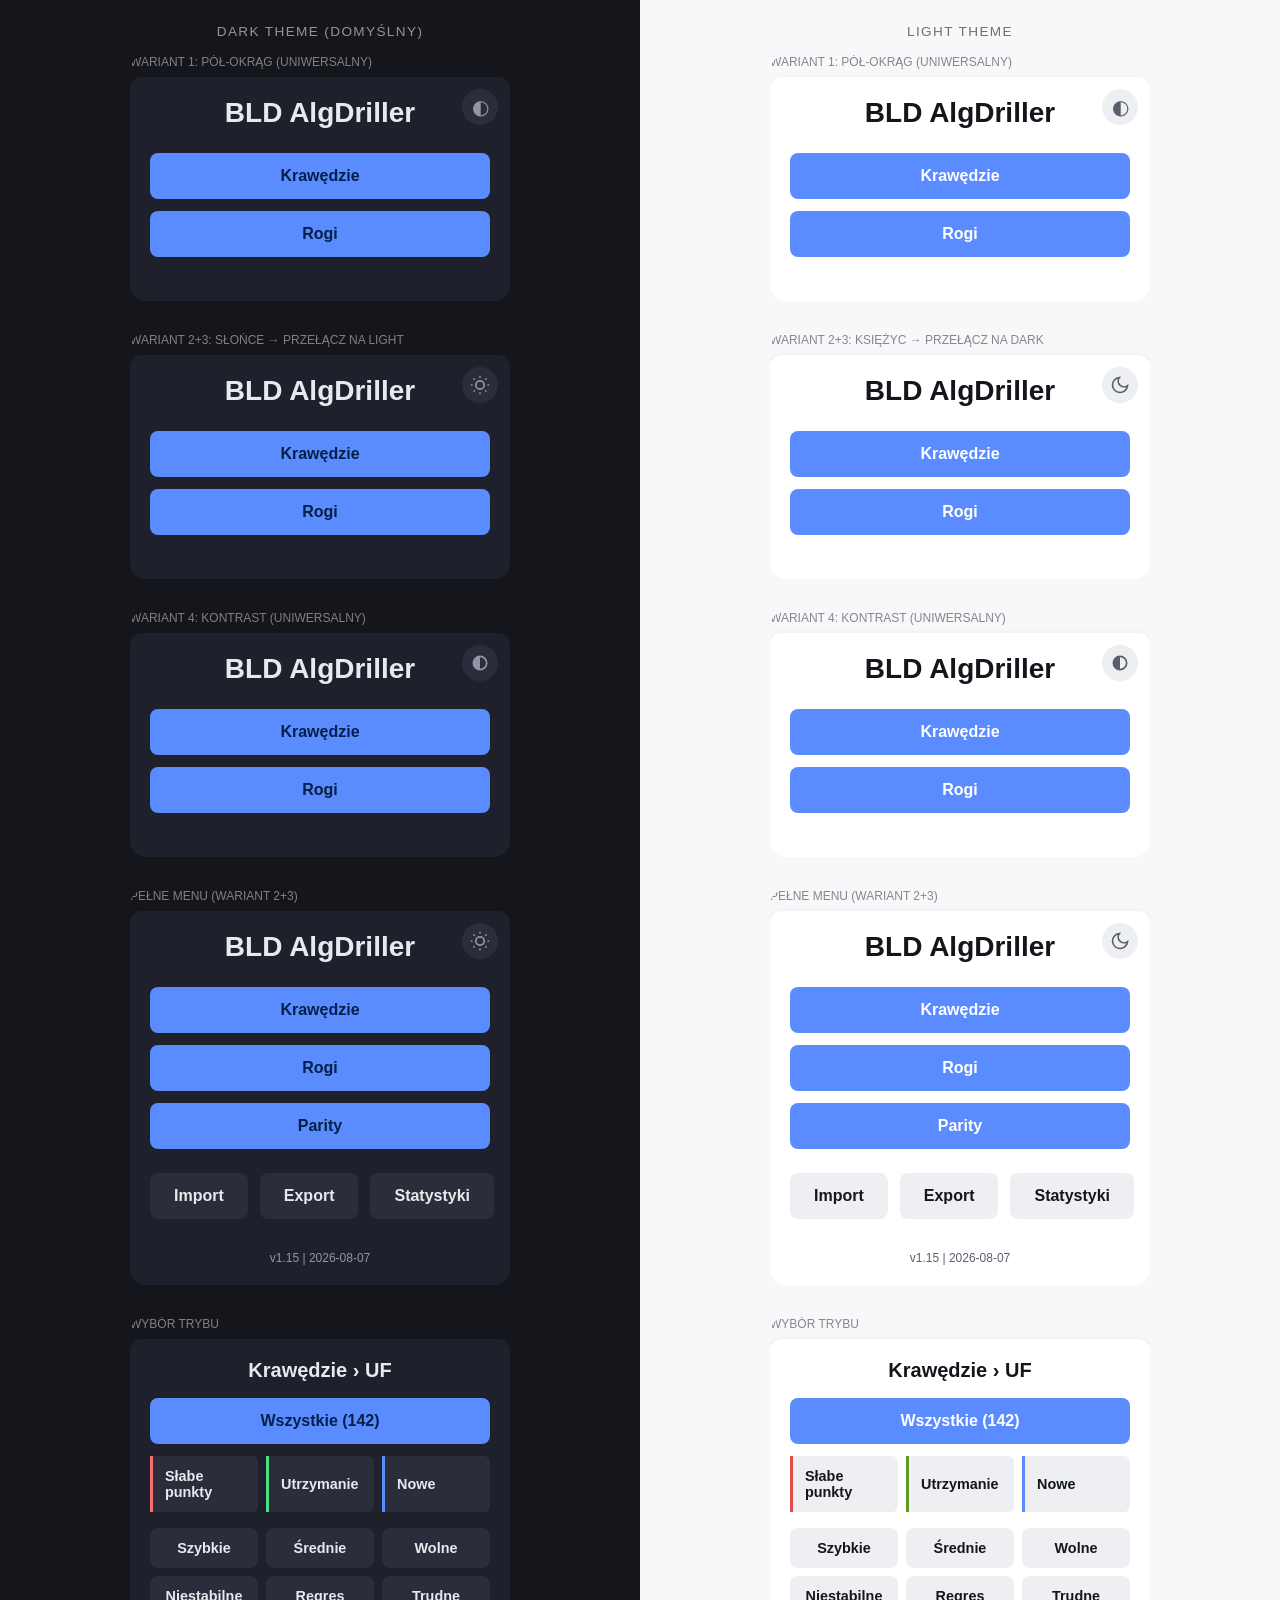
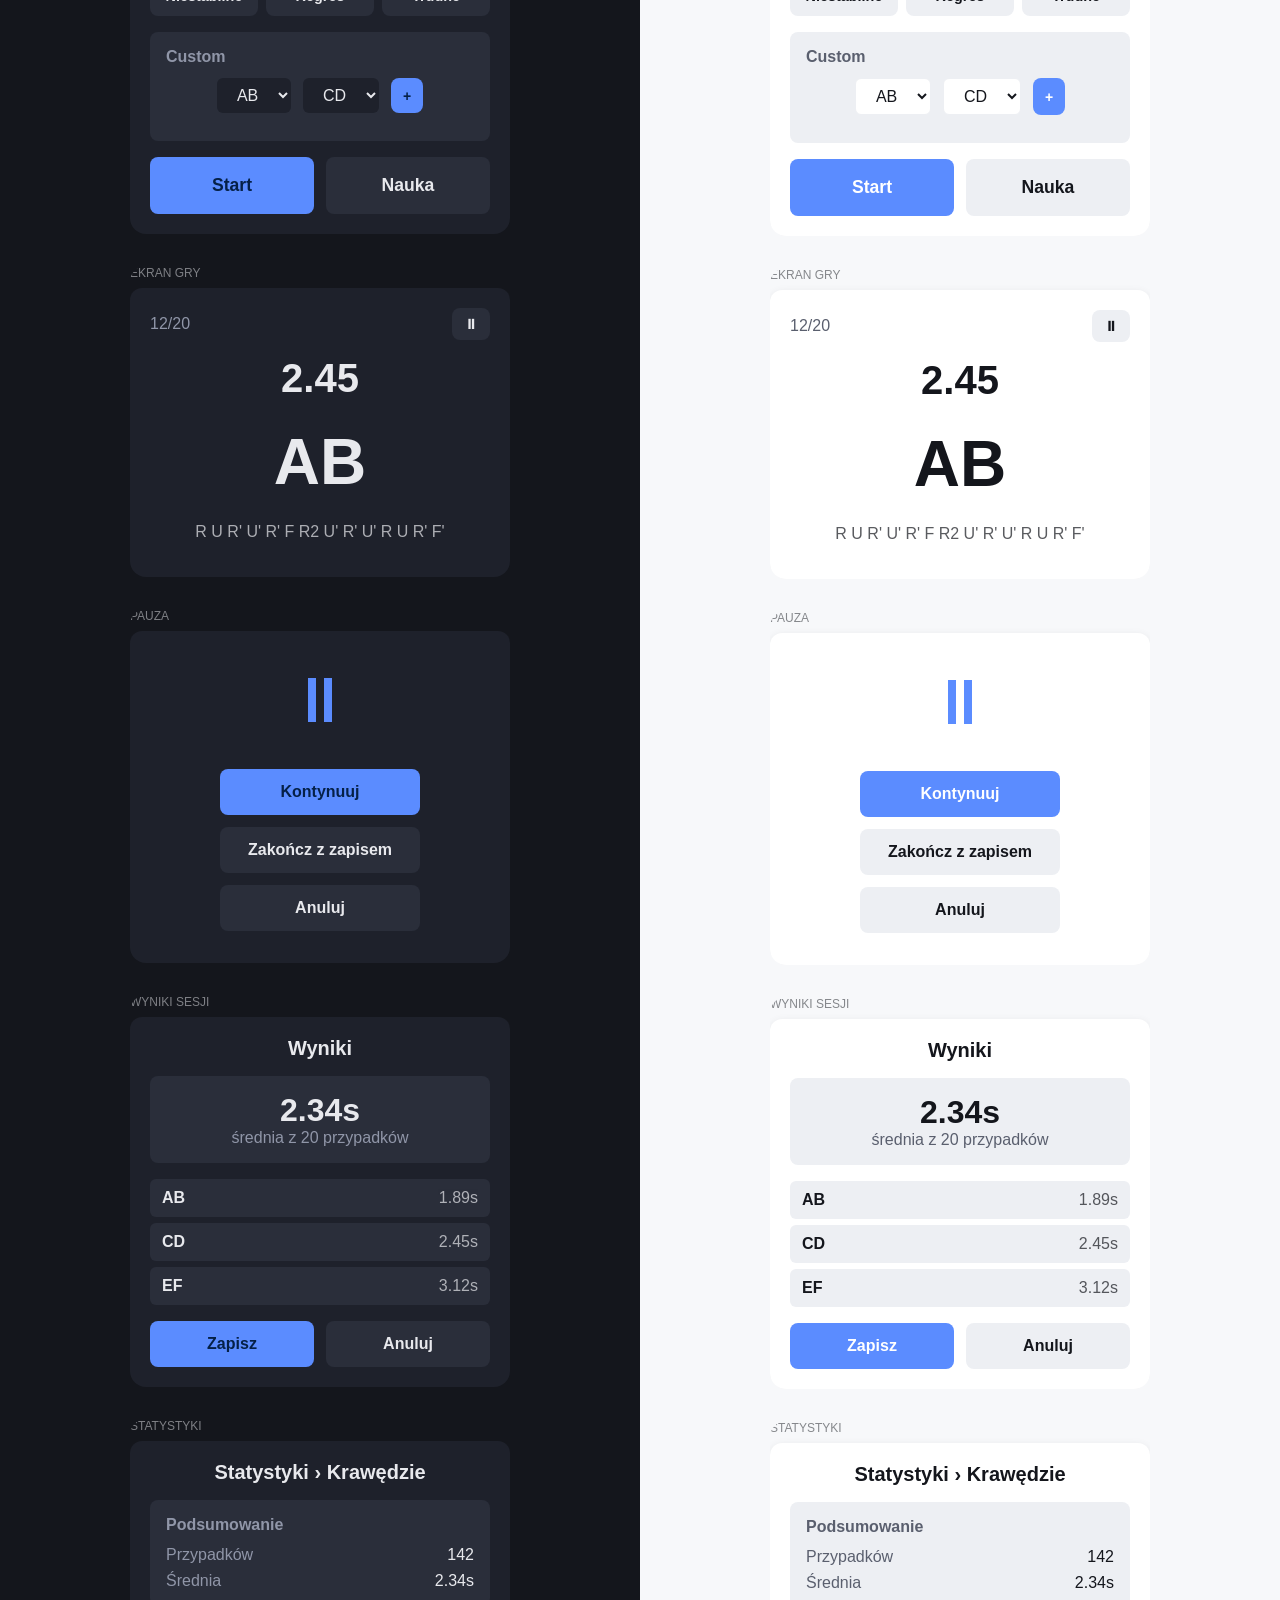
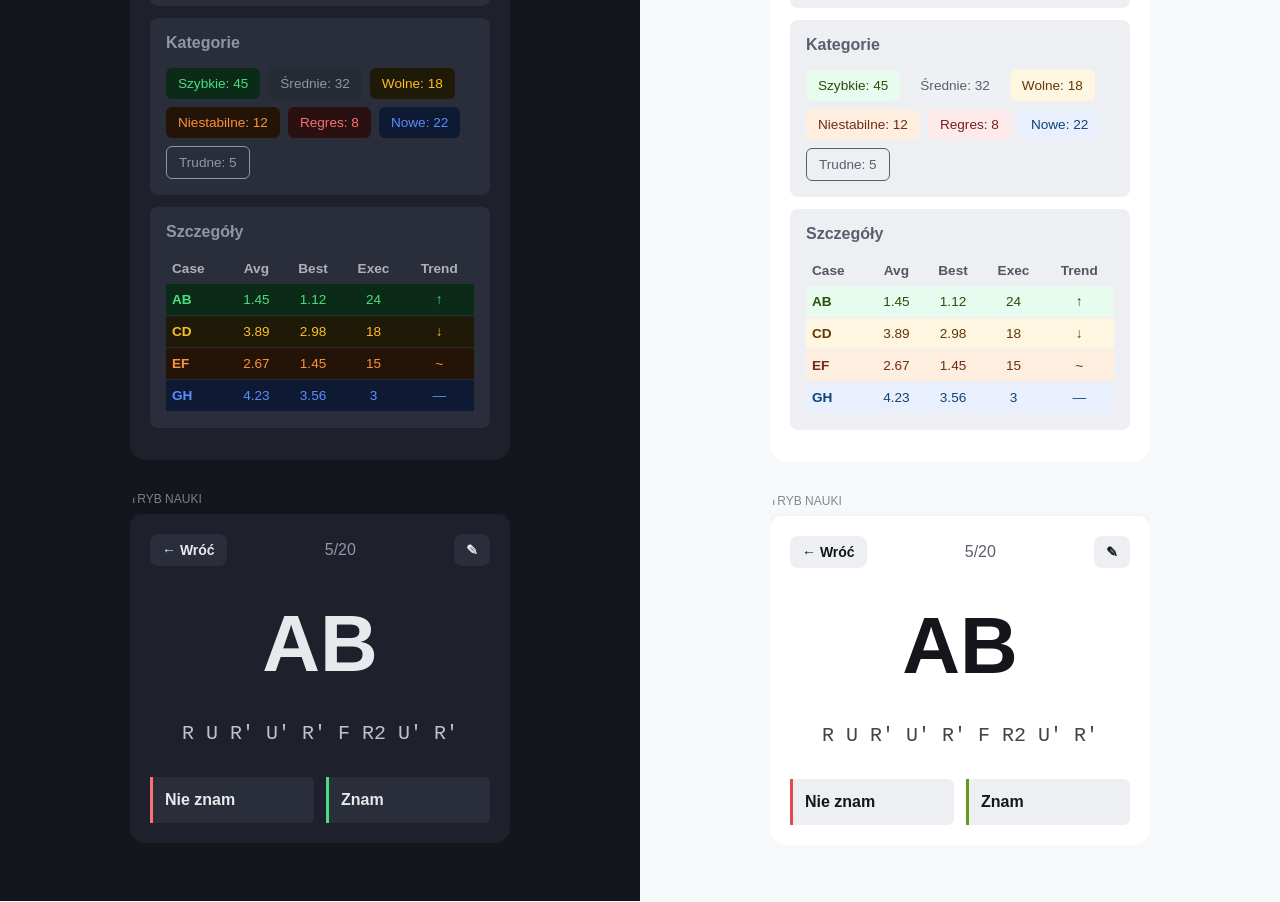
==== color-samples.html @ bb58786e "v2.0: New color system with blue accent and WCAG AA compliance - New color palette: dark (#14161C) a" ====
<!doctype html>
<html lang="pl">
  <head>
    <meta charset="UTF-8" />
    <meta name="viewport" content="width=device-width, initial-scale=1.0" />
    <title>BLD AlgDriller - Color Samples</title>
    <style>
      * {
        box-sizing: border-box;
        margin: 0;
        padding: 0;
      }
      body {
        font-family:
          -apple-system, BlinkMacSystemFont, "Segoe UI", Roboto, sans-serif;
        display: flex;
        flex-wrap: wrap;
      }

      .theme {
        width: 50%;
        min-width: 400px;
        min-height: 100vh;
        padding: 1.5rem;
      }

      .theme-label {
        text-align: center;
        font-size: 0.85rem;
        opacity: 0.6;
        margin-bottom: 1rem;
        text-transform: uppercase;
        letter-spacing: 0.1em;
      }

      .screen {
        max-width: 380px;
        margin: 0 auto 2rem;
        border-radius: 1rem;
        overflow: hidden;
      }

      .screen-label {
        font-size: 0.75rem;
        opacity: 0.5;
        margin-bottom: 0.5rem;
        text-transform: uppercase;
      }

      .screen-content {
        padding: 1.25rem;
        border-radius: 0.75rem;
      }

      /* Buttons */
      .btn {
        padding: 0.875rem 1.5rem;
        border: none;
        border-radius: 0.5rem;
        font-size: 1rem;
        font-weight: 600;
        cursor: pointer;
        transition: all 0.2s;
      }

      .btn-small {
        padding: 0.5rem 0.75rem;
        font-size: 0.875rem;
      }

      .btn-large {
        padding: 1.125rem 2rem;
        font-size: 1.1rem;
      }

      .menu-buttons {
        display: flex;
        flex-direction: column;
        gap: 0.75rem;
        margin-bottom: 1.5rem;
      }

      .menu-buttons.secondary {
        flex-direction: row;
      }

      .menu-buttons.secondary .btn {
        flex: 1;
      }

      /* Badges */
      .badges {
        display: flex;
        flex-wrap: wrap;
        gap: 0.5rem;
        margin-top: 1rem;
      }

      .badge {
        padding: 0.5rem 0.75rem;
        border-radius: 0.375rem;
        font-size: 0.85rem;
        font-weight: 500;
      }

      /* Mode buttons grid */
      .mode-buttons {
        display: grid;
        grid-template-columns: 1fr 1fr 1fr;
        gap: 0.5rem;
        margin-bottom: 1rem;
      }

      .mode-buttons .btn {
        padding: 0.75rem 0.5rem;
        font-size: 0.9rem;
      }

      /* Game screen */
      .game-case {
        font-size: 4rem;
        font-weight: 700;
        text-align: center;
        margin: 1.5rem 0;
      }

      .game-timer {
        font-size: 2.5rem;
        font-weight: 700;
        text-align: center;
        margin-bottom: 1rem;
      }

      .game-alg {
        text-align: center;
        font-size: 1rem;
        opacity: 0.7;
        margin-bottom: 1rem;
      }

      .game-top {
        display: flex;
        justify-content: space-between;
        align-items: center;
        margin-bottom: 1rem;
      }

      /* Results list */
      .results-list {
        margin: 1rem 0;
      }

      .result-item {
        display: flex;
        justify-content: space-between;
        align-items: center;
        padding: 0.625rem 0.75rem;
        border-radius: 0.375rem;
        margin-bottom: 0.375rem;
      }

      .result-case {
        font-weight: 600;
      }

      .result-time {
        opacity: 0.7;
      }

      /* Stats table */
      .stats-table {
        width: 100%;
        border-collapse: collapse;
        font-size: 0.85rem;
        margin-top: 0.75rem;
      }

      .stats-table th,
      .stats-table td {
        padding: 0.5rem 0.375rem;
        text-align: center;
      }

      .stats-table th {
        font-weight: 600;
        opacity: 0.7;
      }

      .stats-row td:first-child {
        text-align: left;
        font-weight: 600;
      }

      /* Header */
      h1 {
        font-size: 1.75rem;
        text-align: center;
        margin-bottom: 1.5rem;
      }

      h2 {
        font-size: 1.25rem;
        text-align: center;
        margin-bottom: 1rem;
      }

      h3 {
        font-size: 1rem;
        margin-bottom: 0.75rem;
      }

      /* Theme toggle */
      .theme-toggle {
        position: absolute;
        top: 0.75rem;
        right: 0.75rem;
        width: 2.25rem;
        height: 2.25rem;
        border-radius: 50%;
        border: none;
        cursor: pointer;
        font-size: 1.1rem;
        display: flex;
        align-items: center;
        justify-content: center;
      }

      /* Theme toggle variants preview */
      .toggle-variants {
        display: flex;
        gap: 1rem;
        justify-content: center;
        margin-top: 1rem;
        flex-wrap: wrap;
      }

      .toggle-variant {
        display: flex;
        flex-direction: column;
        align-items: center;
        gap: 0.5rem;
      }

      .toggle-variant span {
        font-size: 0.7rem;
        opacity: 0.6;
      }

      .toggle-btn {
        width: 2.5rem;
        height: 2.5rem;
        border-radius: 50%;
        border: none;
        cursor: pointer;
        display: flex;
        align-items: center;
        justify-content: center;
      }

      .dark .toggle-btn {
        background: #2a2e3a;
        color: #9096a8;
      }

      .light .toggle-btn {
        background: #edeff3;
        color: #5a5f6e;
      }

      .toggle-btn svg {
        width: 1.25rem;
        height: 1.25rem;
      }

      /* Section card */
      .section-card {
        padding: 1rem;
        border-radius: 0.5rem;
        margin-bottom: 0.75rem;
      }

      /* Subset custom */
      .subset-custom {
        padding: 1rem;
        border-radius: 0.5rem;
        margin-bottom: 1rem;
      }

      .target-selectors {
        display: flex;
        gap: 0.75rem;
        justify-content: center;
        margin-bottom: 0.75rem;
      }

      .target-selectors select {
        padding: 0.5rem 1rem;
        border-radius: 0.375rem;
        border: none;
        font-size: 1rem;
      }

      /* Pause overlay */
      .pause-overlay {
        display: flex;
        flex-direction: column;
        align-items: center;
        justify-content: center;
        gap: 2rem;
        padding: 2rem;
      }

      .pause-icon {
        font-size: 4rem;
      }

      .pause-buttons {
        display: flex;
        flex-direction: column;
        gap: 0.75rem;
        width: 100%;
        max-width: 200px;
      }

      /* Session summary */
      .session-summary {
        text-align: center;
        padding: 1rem;
        border-radius: 0.5rem;
        margin-bottom: 1rem;
      }

      .session-avg {
        font-size: 2rem;
        font-weight: 700;
      }

      /* Flashcard */
      .flashcard-case {
        font-size: 5rem;
        font-weight: 700;
        text-align: center;
        margin: 2rem 0;
      }

      .flashcard-alg {
        font-size: 1.25rem;
        text-align: center;
        font-family: monospace;
        opacity: 0.8;
      }

      .flashcard-buttons {
        display: flex;
        gap: 0.75rem;
        margin-top: 2rem;
      }

      .flashcard-buttons .btn {
        flex: 1;
      }

      /* ==================== DARK THEME ==================== */
      .dark {
        background: #14161c;
        color: #e8e9ed;
      }

      .dark .screen-content {
        background: #1e212b;
      }

      .dark .btn-primary {
        background: #5b8cff;
        color: #052047;
      }

      .dark .btn-secondary {
        background: #2a2e3a;
        color: #e8e9ed;
      }

      .dark .theme-toggle {
        background: #2a2e3a;
        color: #9096a8;
      }

      .dark .section-card {
        background: #2a2e3a;
      }

      .dark .subset-custom {
        background: #2a2e3a;
      }

      .dark .target-selectors select {
        background: #1e212b;
        color: #e8e9ed;
      }

      .dark .result-item {
        background: #2a2e3a;
      }

      .dark .session-summary {
        background: #2a2e3a;
      }

      .dark .stats-row {
        border-bottom: 1px solid #2a2e3a;
      }

      .dark h3,
      .dark .text-secondary {
        color: #9096a8;
      }

      /* Dark badges */
      .dark .badge-szybkie {
        background: #0b2a18;
        color: #4ade80;
      }
      .dark .badge-srednie {
        background: #262a33;
        color: #9096a8;
      }
      .dark .badge-wolne {
        background: #1f1a08;
        color: #fbbf24;
      }
      .dark .badge-niestabilne {
        background: #241407;
        color: #fb923c;
      }
      .dark .badge-regres {
        background: #2a1010;
        color: #f87171;
      }
      .dark .badge-nowe {
        background: #0e1a33;
        color: #5b8cff;
      }
      .dark .badge-trudne {
        background: transparent;
        border: 1px solid #9096a8;
        color: #9096a8;
      }

      /* Dark mode buttons */
      .dark .btn-weak {
        background: #2a2e3a;
        color: #e8e9ed;
        border-left: 3px solid #f87171;
        border-radius: 0 6px 6px 0;
        text-align: left;
        padding-left: 0.75rem;
      }
      .dark .btn-maintain {
        background: #2a2e3a;
        color: #e8e9ed;
        border-left: 3px solid #4ade80;
        border-radius: 0 6px 6px 0;
        text-align: left;
        padding-left: 0.75rem;
      }
      .dark .btn-new {
        background: #2a2e3a;
        color: #e8e9ed;
        border-left: 3px solid #5b8cff;
        border-radius: 0 6px 6px 0;
        text-align: left;
        padding-left: 0.75rem;
      }

      /* Dark stats row colors */
      .dark .stats-row.cat-szybkie {
        background: #0b2a18;
        color: #4ade80;
      }
      .dark .stats-row.cat-wolne {
        background: #1f1a08;
        color: #fbbf24;
      }
      .dark .stats-row.cat-niestabilne {
        background: #241407;
        color: #fb923c;
      }
      .dark .stats-row.cat-regres {
        background: #2a1010;
        color: #f87171;
      }
      .dark .stats-row.cat-nowe {
        background: #0e1a33;
        color: #5b8cff;
      }

      /* ==================== LIGHT THEME ==================== */
      .light {
        background: #f7f8fa;
        color: #14161c;
      }

      .light .screen-content {
        background: #ffffff;
        box-shadow: 0 2px 8px rgba(0, 0, 0, 0.08);
      }

      .light .btn-primary {
        background: #5b8cff;
        color: #ffffff;
      }

      .light .btn-secondary {
        background: #edeff3;
        color: #14161c;
      }

      .light .theme-toggle {
        background: #edeff3;
        color: #5a5f6e;
      }

      .light .section-card {
        background: #edeff3;
      }

      .light .subset-custom {
        background: #edeff3;
      }

      .light .target-selectors select {
        background: #ffffff;
        color: #14161c;
        border: 1px solid #edeff3;
      }

      .light .result-item {
        background: #edeff3;
      }

      .light .session-summary {
        background: #edeff3;
      }

      .light .stats-row {
        border-bottom: 1px solid #edeff3;
      }

      .light h3,
      .light .text-secondary {
        color: #5a5f6e;
      }

      /* Light badges */
      .light .badge-szybkie {
        background: #e8fbef;
        color: #27500a;
      }
      .light .badge-srednie {
        background: #eef0f3;
        color: #5a5f6e;
      }
      .light .badge-wolne {
        background: #fef6e0;
        color: #633806;
      }
      .light .badge-niestabilne {
        background: #feeee0;
        color: #712b13;
      }
      .light .badge-regres {
        background: #fdeaea;
        color: #791f1f;
      }
      .light .badge-nowe {
        background: #e9effc;
        color: #0c447c;
      }
      .light .badge-trudne {
        background: transparent;
        border: 1px solid #5a5f6e;
        color: #5a5f6e;
      }

      /* Light mode buttons */
      .light .btn-weak {
        background: #edeff3;
        color: #14161c;
        border-left: 3px solid #e24b4a;
        border-radius: 0 6px 6px 0;
        text-align: left;
        padding-left: 0.75rem;
      }
      .light .btn-maintain {
        background: #edeff3;
        color: #14161c;
        border-left: 3px solid #639922;
        border-radius: 0 6px 6px 0;
        text-align: left;
        padding-left: 0.75rem;
      }
      .light .btn-new {
        background: #edeff3;
        color: #14161c;
        border-left: 3px solid #5b8cff;
        border-radius: 0 6px 6px 0;
        text-align: left;
        padding-left: 0.75rem;
      }

      /* Light stats row colors */
      .light .stats-row.cat-szybkie {
        background: #e8fbef;
        color: #27500a;
      }
      .light .stats-row.cat-wolne {
        background: #fef6e0;
        color: #633806;
      }
      .light .stats-row.cat-niestabilne {
        background: #feeee0;
        color: #712b13;
      }
      .light .stats-row.cat-regres {
        background: #fdeaea;
        color: #791f1f;
      }
      .light .stats-row.cat-nowe {
        background: #e9effc;
        color: #0c447c;
      }

      @media (max-width: 850px) {
        .theme {
          width: 100%;
        }
      }
    </style>
  </head>
  <body>
    <!-- DARK THEME -->
    <div class="theme dark">
      <div class="theme-label">Dark Theme (domyślny)</div>

      <!-- Menu with variant 1: Pół-okrąg -->
      <div class="screen">
        <div class="screen-label">Wariant 1: Pół-okrąg (uniwersalny)</div>
        <div class="screen-content" style="position: relative">
          <button class="theme-toggle" style="font-size: 1.25rem">◐</button>
          <h1>BLD AlgDriller</h1>
          <div class="menu-buttons">
            <button class="btn btn-primary">Krawędzie</button>
            <button class="btn btn-primary">Rogi</button>
          </div>
        </div>
      </div>

      <!-- Menu with variant 2+3: Słońce (w dark) -->
      <div class="screen">
        <div class="screen-label">Wariant 2+3: Słońce → przełącz na light</div>
        <div class="screen-content" style="position: relative">
          <button class="theme-toggle">
            <svg
              viewBox="0 0 24 24"
              fill="none"
              stroke="currentColor"
              stroke-width="2"
              style="width: 1.25rem; height: 1.25rem"
            >
              <circle cx="12" cy="12" r="5" />
              <path
                d="M12 1v2M12 21v2M4.22 4.22l1.42 1.42M18.36 18.36l1.42 1.42M1 12h2M21 12h2M4.22 19.78l1.42-1.42M18.36 5.64l1.42-1.42"
              />
            </svg>
          </button>
          <h1>BLD AlgDriller</h1>
          <div class="menu-buttons">
            <button class="btn btn-primary">Krawędzie</button>
            <button class="btn btn-primary">Rogi</button>
          </div>
        </div>
      </div>

      <!-- Menu with variant 4: Kontrast -->
      <div class="screen">
        <div class="screen-label">Wariant 4: Kontrast (uniwersalny)</div>
        <div class="screen-content" style="position: relative">
          <button class="theme-toggle">
            <svg
              viewBox="0 0 24 24"
              fill="currentColor"
              style="width: 1.25rem; height: 1.25rem"
            >
              <path
                d="M12 3a9 9 0 1 0 0 18 9 9 0 0 0 0-18zm0 16V5a7 7 0 0 1 0 14z"
              />
            </svg>
          </button>
          <h1>BLD AlgDriller</h1>
          <div class="menu-buttons">
            <button class="btn btn-primary">Krawędzie</button>
            <button class="btn btn-primary">Rogi</button>
          </div>
        </div>
      </div>

      <!-- Menu Screen -->
      <div class="screen">
        <div class="screen-label">Pełne menu (wariant 2+3)</div>
        <div class="screen-content" style="position: relative">
          <button class="theme-toggle">
            <svg
              viewBox="0 0 24 24"
              fill="none"
              stroke="currentColor"
              stroke-width="2"
              style="width: 1.25rem; height: 1.25rem"
            >
              <circle cx="12" cy="12" r="5" />
              <path
                d="M12 1v2M12 21v2M4.22 4.22l1.42 1.42M18.36 18.36l1.42 1.42M1 12h2M21 12h2M4.22 19.78l1.42-1.42M18.36 5.64l1.42-1.42"
              />
            </svg>
          </button>
          <h1>BLD AlgDriller</h1>
          <div class="menu-buttons">
            <button class="btn btn-primary">Krawędzie</button>
            <button class="btn btn-primary">Rogi</button>
            <button class="btn btn-primary">Parity</button>
          </div>
          <div class="menu-buttons secondary">
            <button class="btn btn-secondary">Import</button>
            <button class="btn btn-secondary">Export</button>
            <button class="btn btn-secondary">Statystyki</button>
          </div>
          <div
            style="text-align: center; margin-top: 2rem; font-size: 0.75rem"
            class="text-secondary"
          >
            v1.15 | 2026-08-07
          </div>
        </div>
      </div>

      <!-- Subset Screen -->
      <div class="screen">
        <div class="screen-label">Wybór trybu</div>
        <div class="screen-content">
          <h2>Krawędzie › UF</h2>
          <button
            class="btn btn-primary"
            style="width: 100%; margin-bottom: 0.75rem"
          >
            Wszystkie (142)
          </button>
          <div class="mode-buttons">
            <button class="btn btn-weak">Słabe punkty</button>
            <button class="btn btn-maintain">Utrzymanie</button>
            <button class="btn btn-new">Nowe</button>
          </div>
          <div class="mode-buttons">
            <button class="btn btn-secondary">Szybkie</button>
            <button class="btn btn-secondary">Średnie</button>
            <button class="btn btn-secondary">Wolne</button>
            <button class="btn btn-secondary">Niestabilne</button>
            <button class="btn btn-secondary">Regres</button>
            <button class="btn btn-secondary">Trudne</button>
          </div>
          <div class="subset-custom">
            <h3>Custom</h3>
            <div class="target-selectors">
              <select>
                <option>AB</option>
              </select>
              <select>
                <option>CD</option>
              </select>
              <button class="btn btn-small btn-primary">+</button>
            </div>
          </div>
          <div style="display: flex; gap: 0.75rem">
            <button class="btn btn-primary btn-large" style="flex: 1">
              Start
            </button>
            <button class="btn btn-secondary btn-large" style="flex: 1">
              Nauka
            </button>
          </div>
        </div>
      </div>

      <!-- Game Screen -->
      <div class="screen">
        <div class="screen-label">Ekran gry</div>
        <div class="screen-content">
          <div class="game-top">
            <span class="text-secondary">12/20</span>
            <button class="btn btn-small btn-secondary">⏸</button>
          </div>
          <div class="game-timer">2.45</div>
          <div class="game-case">AB</div>
          <div class="game-alg">R U R' U' R' F R2 U' R' U' R U R' F'</div>
        </div>
      </div>

      <!-- Pause Overlay -->
      <div class="screen">
        <div class="screen-label">Pauza</div>
        <div class="screen-content pause-overlay">
          <div class="pause-icon" style="color: #5b8cff">⏸</div>
          <div class="pause-buttons">
            <button class="btn btn-primary">Kontynuuj</button>
            <button class="btn btn-secondary">Zakończ z zapisem</button>
            <button class="btn btn-secondary">Anuluj</button>
          </div>
        </div>
      </div>

      <!-- Results Screen -->
      <div class="screen">
        <div class="screen-label">Wyniki sesji</div>
        <div class="screen-content">
          <h2>Wyniki</h2>
          <div class="session-summary">
            <div class="session-avg">2.34s</div>
            <div class="text-secondary">średnia z 20 przypadków</div>
          </div>
          <div class="results-list">
            <div class="result-item">
              <span class="result-case">AB</span>
              <span class="result-time">1.89s</span>
            </div>
            <div class="result-item">
              <span class="result-case">CD</span>
              <span class="result-time">2.45s</span>
            </div>
            <div class="result-item">
              <span class="result-case">EF</span>
              <span class="result-time">3.12s</span>
            </div>
          </div>
          <div style="display: flex; gap: 0.75rem">
            <button class="btn btn-primary" style="flex: 1">Zapisz</button>
            <button class="btn btn-secondary" style="flex: 1">Anuluj</button>
          </div>
        </div>
      </div>

      <!-- Stats Screen -->
      <div class="screen">
        <div class="screen-label">Statystyki</div>
        <div class="screen-content">
          <h2>Statystyki › Krawędzie</h2>
          <div class="section-card">
            <h3>Podsumowanie</h3>
            <div
              style="
                display: flex;
                justify-content: space-between;
                margin-bottom: 0.5rem;
              "
            >
              <span class="text-secondary">Przypadków</span>
              <span>142</span>
            </div>
            <div style="display: flex; justify-content: space-between">
              <span class="text-secondary">Średnia</span>
              <span>2.34s</span>
            </div>
          </div>
          <div class="section-card">
            <h3>Kategorie</h3>
            <div class="badges">
              <span class="badge badge-szybkie">Szybkie: 45</span>
              <span class="badge badge-srednie">Średnie: 32</span>
              <span class="badge badge-wolne">Wolne: 18</span>
              <span class="badge badge-niestabilne">Niestabilne: 12</span>
              <span class="badge badge-regres">Regres: 8</span>
              <span class="badge badge-nowe">Nowe: 22</span>
              <span class="badge badge-trudne">Trudne: 5</span>
            </div>
          </div>
          <div class="section-card">
            <h3>Szczegóły</h3>
            <table class="stats-table">
              <thead>
                <tr>
                  <th style="text-align: left">Case</th>
                  <th>Avg</th>
                  <th>Best</th>
                  <th>Exec</th>
                  <th>Trend</th>
                </tr>
              </thead>
              <tbody>
                <tr class="stats-row cat-szybkie">
                  <td>AB</td>
                  <td>1.45</td>
                  <td>1.12</td>
                  <td>24</td>
                  <td>↑</td>
                </tr>
                <tr class="stats-row cat-wolne">
                  <td>CD</td>
                  <td>3.89</td>
                  <td>2.98</td>
                  <td>18</td>
                  <td>↓</td>
                </tr>
                <tr class="stats-row cat-niestabilne">
                  <td>EF</td>
                  <td>2.67</td>
                  <td>1.45</td>
                  <td>15</td>
                  <td>~</td>
                </tr>
                <tr class="stats-row cat-nowe">
                  <td>GH</td>
                  <td>4.23</td>
                  <td>3.56</td>
                  <td>3</td>
                  <td>—</td>
                </tr>
              </tbody>
            </table>
          </div>
        </div>
      </div>

      <!-- Flashcard Screen -->
      <div class="screen">
        <div class="screen-label">Tryb nauki</div>
        <div class="screen-content">
          <div class="game-top">
            <button class="btn btn-small btn-secondary">← Wróć</button>
            <span class="text-secondary">5/20</span>
            <button class="btn btn-small btn-secondary">✎</button>
          </div>
          <div class="flashcard-case">AB</div>
          <div class="flashcard-alg">R U R' U' R' F R2 U' R'</div>
          <div class="flashcard-buttons">
            <button class="btn btn-weak">Nie znam</button>
            <button class="btn btn-maintain">Znam</button>
          </div>
        </div>
      </div>
    </div>

    <!-- LIGHT THEME -->
    <div class="theme light">
      <div class="theme-label">Light Theme</div>

      <!-- Menu with variant 1: Pół-okrąg -->
      <div class="screen">
        <div class="screen-label">Wariant 1: Pół-okrąg (uniwersalny)</div>
        <div class="screen-content" style="position: relative">
          <button class="theme-toggle" style="font-size: 1.25rem">◐</button>
          <h1>BLD AlgDriller</h1>
          <div class="menu-buttons">
            <button class="btn btn-primary">Krawędzie</button>
            <button class="btn btn-primary">Rogi</button>
          </div>
        </div>
      </div>

      <!-- Menu with variant 2+3: Księżyc (w light) -->
      <div class="screen">
        <div class="screen-label">Wariant 2+3: Księżyc → przełącz na dark</div>
        <div class="screen-content" style="position: relative">
          <button class="theme-toggle">
            <svg
              viewBox="0 0 24 24"
              fill="none"
              stroke="currentColor"
              stroke-width="2"
              style="width: 1.25rem; height: 1.25rem"
            >
              <path d="M21 12.79A9 9 0 1 1 11.21 3 7 7 0 0 0 21 12.79z" />
            </svg>
          </button>
          <h1>BLD AlgDriller</h1>
          <div class="menu-buttons">
            <button class="btn btn-primary">Krawędzie</button>
            <button class="btn btn-primary">Rogi</button>
          </div>
        </div>
      </div>

      <!-- Menu with variant 4: Kontrast -->
      <div class="screen">
        <div class="screen-label">Wariant 4: Kontrast (uniwersalny)</div>
        <div class="screen-content" style="position: relative">
          <button class="theme-toggle">
            <svg
              viewBox="0 0 24 24"
              fill="currentColor"
              style="width: 1.25rem; height: 1.25rem"
            >
              <path
                d="M12 3a9 9 0 1 0 0 18 9 9 0 0 0 0-18zm0 16V5a7 7 0 0 1 0 14z"
              />
            </svg>
          </button>
          <h1>BLD AlgDriller</h1>
          <div class="menu-buttons">
            <button class="btn btn-primary">Krawędzie</button>
            <button class="btn btn-primary">Rogi</button>
          </div>
        </div>
      </div>

      <!-- Menu Screen -->
      <div class="screen">
        <div class="screen-label">Pełne menu (wariant 2+3)</div>
        <div class="screen-content" style="position: relative">
          <button class="theme-toggle">
            <svg
              viewBox="0 0 24 24"
              fill="none"
              stroke="currentColor"
              stroke-width="2"
              style="width: 1.25rem; height: 1.25rem"
            >
              <path d="M21 12.79A9 9 0 1 1 11.21 3 7 7 0 0 0 21 12.79z" />
            </svg>
          </button>
          <h1>BLD AlgDriller</h1>
          <div class="menu-buttons">
            <button class="btn btn-primary">Krawędzie</button>
            <button class="btn btn-primary">Rogi</button>
            <button class="btn btn-primary">Parity</button>
          </div>
          <div class="menu-buttons secondary">
            <button class="btn btn-secondary">Import</button>
            <button class="btn btn-secondary">Export</button>
            <button class="btn btn-secondary">Statystyki</button>
          </div>
          <div
            style="text-align: center; margin-top: 2rem; font-size: 0.75rem"
            class="text-secondary"
          >
            v1.15 | 2026-08-07
          </div>
        </div>
      </div>

      <!-- Subset Screen -->
      <div class="screen">
        <div class="screen-label">Wybór trybu</div>
        <div class="screen-content">
          <h2>Krawędzie › UF</h2>
          <button
            class="btn btn-primary"
            style="width: 100%; margin-bottom: 0.75rem"
          >
            Wszystkie (142)
          </button>
          <div class="mode-buttons">
            <button class="btn btn-weak">Słabe punkty</button>
            <button class="btn btn-maintain">Utrzymanie</button>
            <button class="btn btn-new">Nowe</button>
          </div>
          <div class="mode-buttons">
            <button class="btn btn-secondary">Szybkie</button>
            <button class="btn btn-secondary">Średnie</button>
            <button class="btn btn-secondary">Wolne</button>
            <button class="btn btn-secondary">Niestabilne</button>
            <button class="btn btn-secondary">Regres</button>
            <button class="btn btn-secondary">Trudne</button>
          </div>
          <div class="subset-custom">
            <h3>Custom</h3>
            <div class="target-selectors">
              <select>
                <option>AB</option>
              </select>
              <select>
                <option>CD</option>
              </select>
              <button class="btn btn-small btn-primary">+</button>
            </div>
          </div>
          <div style="display: flex; gap: 0.75rem">
            <button class="btn btn-primary btn-large" style="flex: 1">
              Start
            </button>
            <button class="btn btn-secondary btn-large" style="flex: 1">
              Nauka
            </button>
          </div>
        </div>
      </div>

      <!-- Game Screen -->
      <div class="screen">
        <div class="screen-label">Ekran gry</div>
        <div class="screen-content">
          <div class="game-top">
            <span class="text-secondary">12/20</span>
            <button class="btn btn-small btn-secondary">⏸</button>
          </div>
          <div class="game-timer">2.45</div>
          <div class="game-case">AB</div>
          <div class="game-alg">R U R' U' R' F R2 U' R' U' R U R' F'</div>
        </div>
      </div>

      <!-- Pause Overlay -->
      <div class="screen">
        <div class="screen-label">Pauza</div>
        <div class="screen-content pause-overlay">
          <div class="pause-icon" style="color: #5b8cff">⏸</div>
          <div class="pause-buttons">
            <button class="btn btn-primary">Kontynuuj</button>
            <button class="btn btn-secondary">Zakończ z zapisem</button>
            <button class="btn btn-secondary">Anuluj</button>
          </div>
        </div>
      </div>

      <!-- Results Screen -->
      <div class="screen">
        <div class="screen-label">Wyniki sesji</div>
        <div class="screen-content">
          <h2>Wyniki</h2>
          <div class="session-summary">
            <div class="session-avg">2.34s</div>
            <div class="text-secondary">średnia z 20 przypadków</div>
          </div>
          <div class="results-list">
            <div class="result-item">
              <span class="result-case">AB</span>
              <span class="result-time">1.89s</span>
            </div>
            <div class="result-item">
              <span class="result-case">CD</span>
              <span class="result-time">2.45s</span>
            </div>
            <div class="result-item">
              <span class="result-case">EF</span>
              <span class="result-time">3.12s</span>
            </div>
          </div>
          <div style="display: flex; gap: 0.75rem">
            <button class="btn btn-primary" style="flex: 1">Zapisz</button>
            <button class="btn btn-secondary" style="flex: 1">Anuluj</button>
          </div>
        </div>
      </div>

      <!-- Stats Screen -->
      <div class="screen">
        <div class="screen-label">Statystyki</div>
        <div class="screen-content">
          <h2>Statystyki › Krawędzie</h2>
          <div class="section-card">
            <h3>Podsumowanie</h3>
            <div
              style="
                display: flex;
                justify-content: space-between;
                margin-bottom: 0.5rem;
              "
            >
              <span class="text-secondary">Przypadków</span>
              <span>142</span>
            </div>
            <div style="display: flex; justify-content: space-between">
              <span class="text-secondary">Średnia</span>
              <span>2.34s</span>
            </div>
          </div>
          <div class="section-card">
            <h3>Kategorie</h3>
            <div class="badges">
              <span class="badge badge-szybkie">Szybkie: 45</span>
              <span class="badge badge-srednie">Średnie: 32</span>
              <span class="badge badge-wolne">Wolne: 18</span>
              <span class="badge badge-niestabilne">Niestabilne: 12</span>
              <span class="badge badge-regres">Regres: 8</span>
              <span class="badge badge-nowe">Nowe: 22</span>
              <span class="badge badge-trudne">Trudne: 5</span>
            </div>
          </div>
          <div class="section-card">
            <h3>Szczegóły</h3>
            <table class="stats-table">
              <thead>
                <tr>
                  <th style="text-align: left">Case</th>
                  <th>Avg</th>
                  <th>Best</th>
                  <th>Exec</th>
                  <th>Trend</th>
                </tr>
              </thead>
              <tbody>
                <tr class="stats-row cat-szybkie">
                  <td>AB</td>
                  <td>1.45</td>
                  <td>1.12</td>
                  <td>24</td>
                  <td>↑</td>
                </tr>
                <tr class="stats-row cat-wolne">
                  <td>CD</td>
                  <td>3.89</td>
                  <td>2.98</td>
                  <td>18</td>
                  <td>↓</td>
                </tr>
                <tr class="stats-row cat-niestabilne">
                  <td>EF</td>
                  <td>2.67</td>
                  <td>1.45</td>
                  <td>15</td>
                  <td>~</td>
                </tr>
                <tr class="stats-row cat-nowe">
                  <td>GH</td>
                  <td>4.23</td>
                  <td>3.56</td>
                  <td>3</td>
                  <td>—</td>
                </tr>
              </tbody>
            </table>
          </div>
        </div>
      </div>

      <!-- Flashcard Screen -->
      <div class="screen">
        <div class="screen-label">Tryb nauki</div>
        <div class="screen-content">
          <div class="game-top">
            <button class="btn btn-small btn-secondary">← Wróć</button>
            <span class="text-secondary">5/20</span>
            <button class="btn btn-small btn-secondary">✎</button>
          </div>
          <div class="flashcard-case">AB</div>
          <div class="flashcard-alg">R U R' U' R' F R2 U' R'</div>
          <div class="flashcard-buttons">
            <button class="btn btn-weak">Nie znam</button>
            <button class="btn btn-maintain">Znam</button>
          </div>
        </div>
      </div>
    </div>
  </body>
</html>
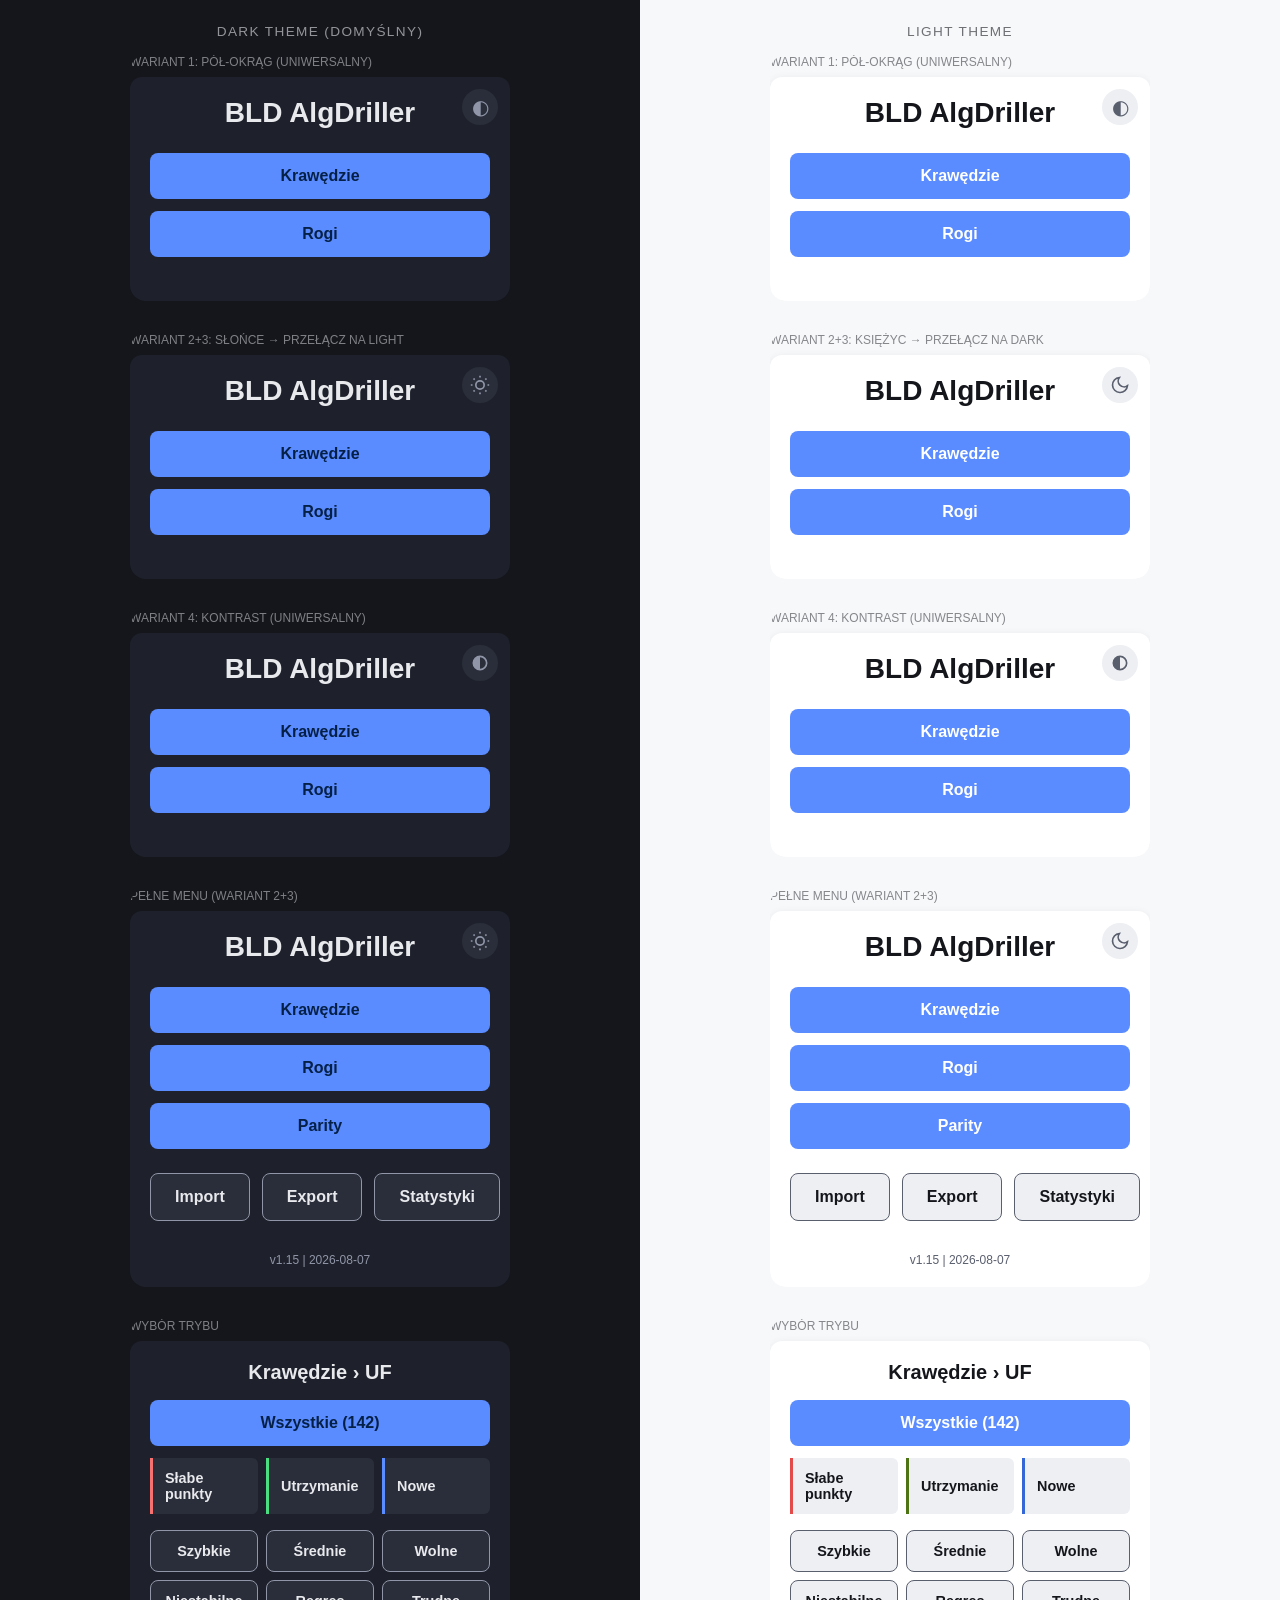
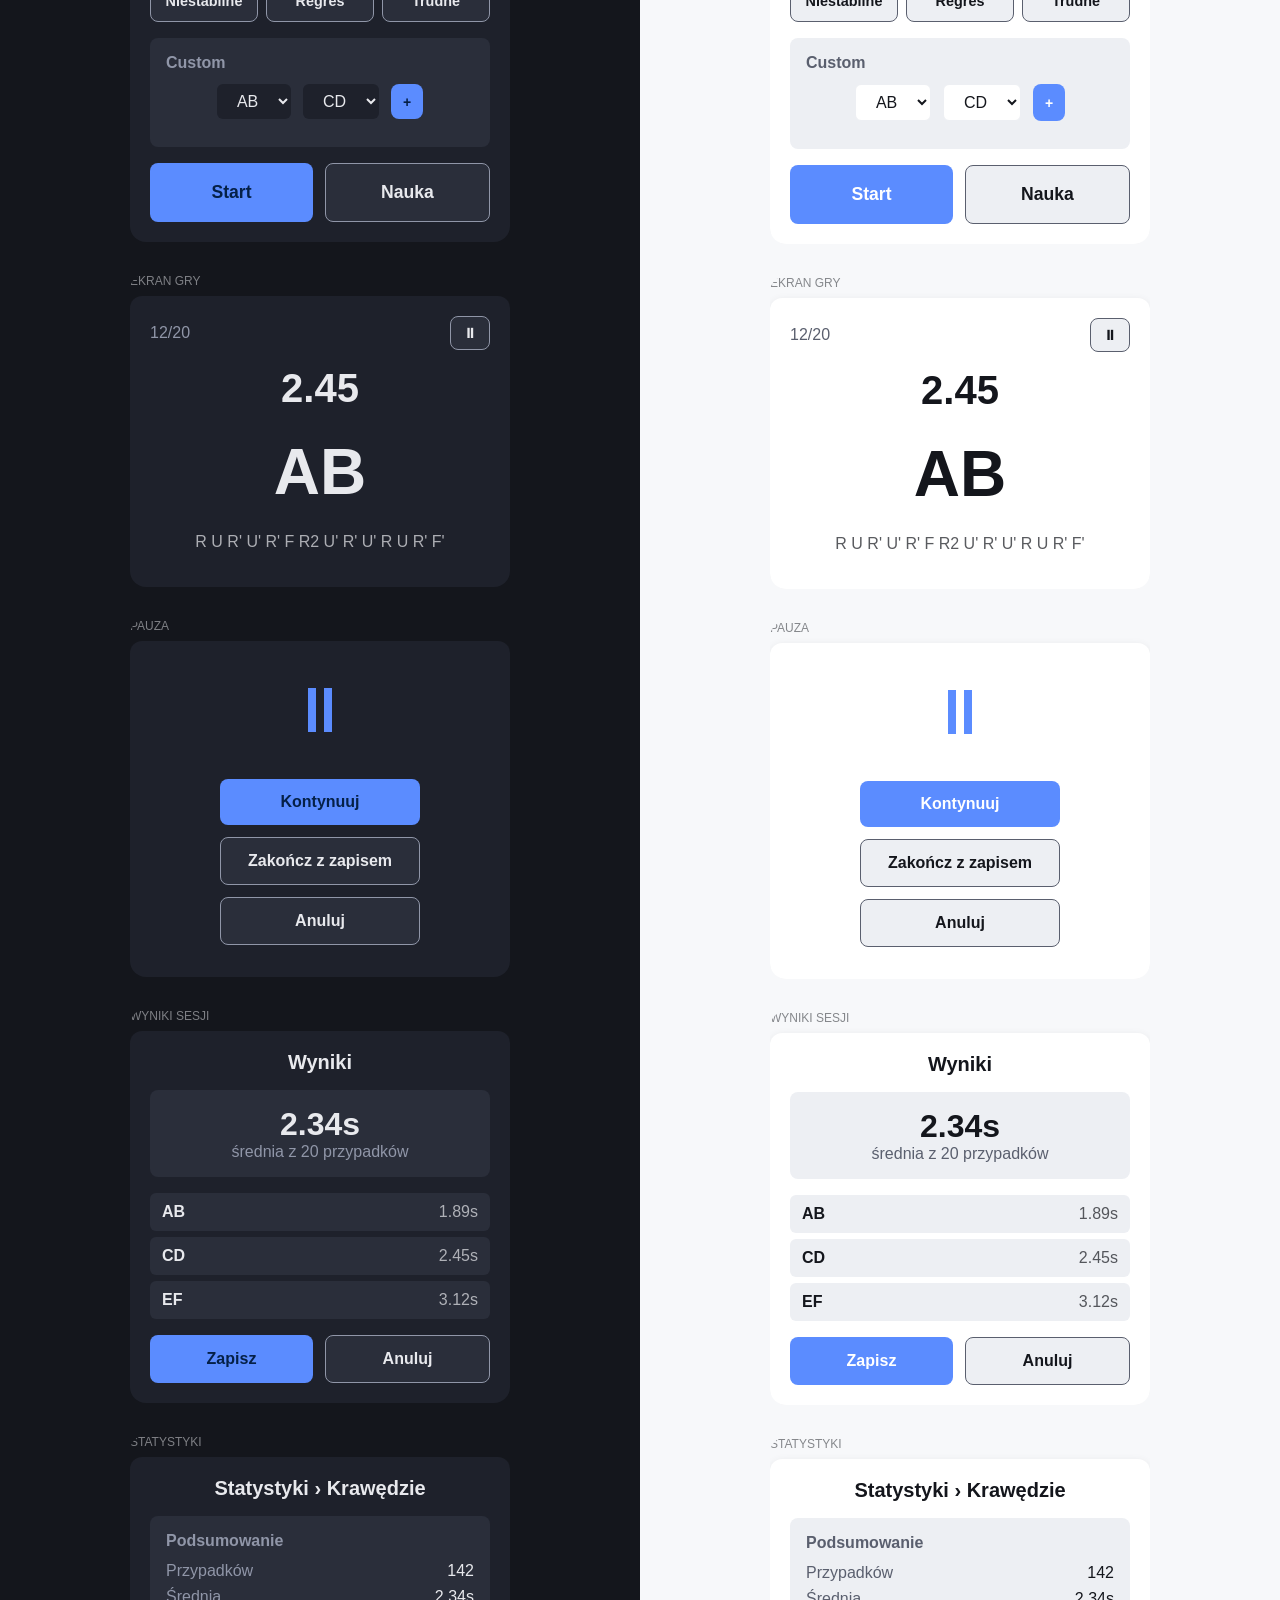
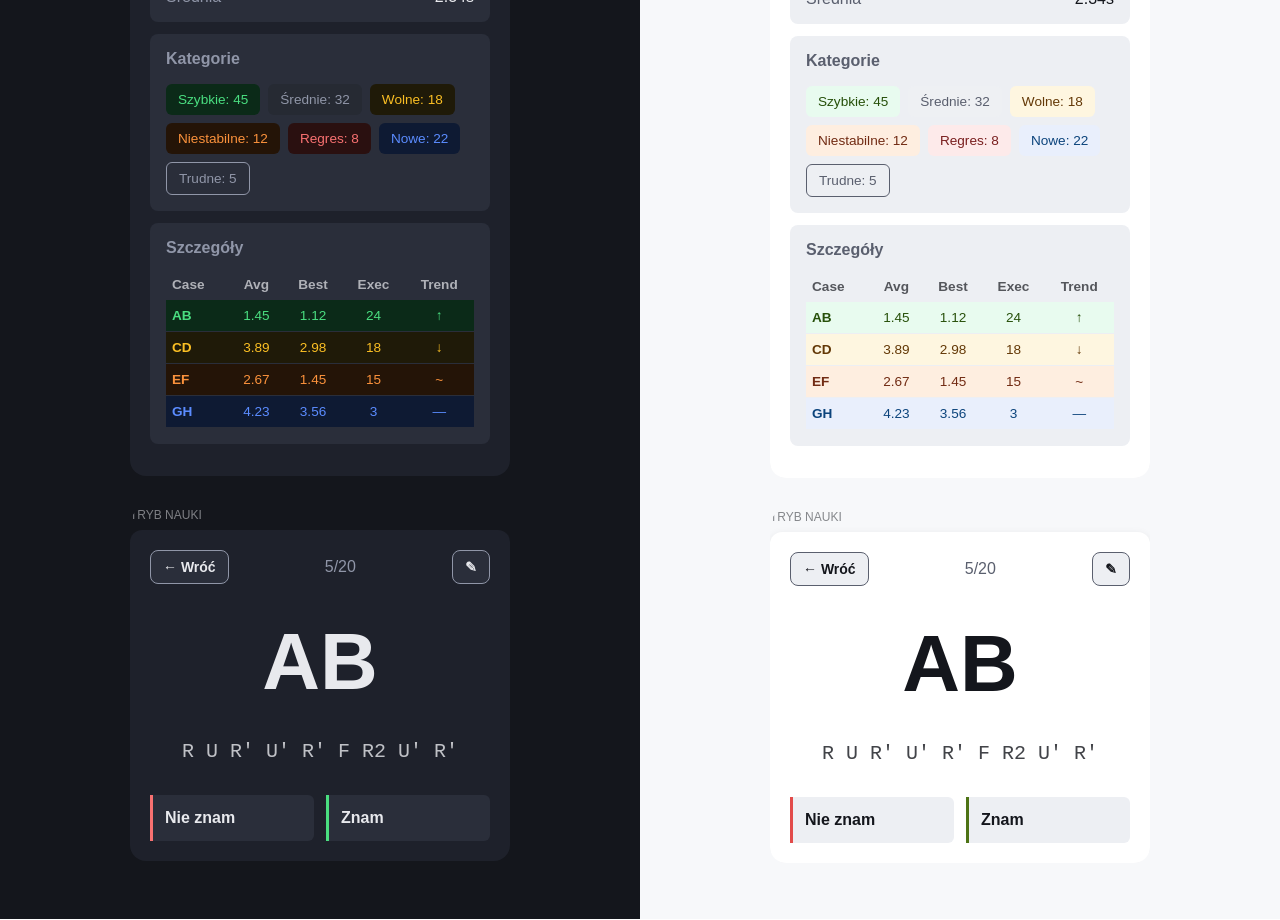
==== commit ea5b84e8: "- New app icons (SVG, maskable, apple-touch-icon) WCAG AA fixes: - btn-primary contrast: --accent-bu" ====
--- a/color-samples.html
+++ b/color-samples.html
@@ -378,6 +378,7 @@
       .dark .btn-secondary {
         background: #2a2e3a;
         color: #e8e9ed;
+        border: 1px solid #9096A8;
       }
 
       .dark .theme-toggle {
@@ -513,6 +514,12 @@
       .light .btn-secondary {
         background: #edeff3;
         color: #14161c;
+        border: 1px solid #5A5F6E;
+      }
+
+      .light .btn-secondary:hover {
+        background: #E5E7EB;
+        border-color: #14161C;
       }
 
       .light .theme-toggle {
@@ -594,7 +601,7 @@
       .light .btn-maintain {
         background: #edeff3;
         color: #14161c;
-        border-left: 3px solid #639922;
+        border-left: 3px solid #4D7315;
         border-radius: 0 6px 6px 0;
         text-align: left;
         padding-left: 0.75rem;
@@ -602,7 +609,7 @@
       .light .btn-new {
         background: #edeff3;
         color: #14161c;
-        border-left: 3px solid #5b8cff;
+        border-left: 3px solid #3568D6;
         border-radius: 0 6px 6px 0;
         text-align: left;
         padding-left: 0.75rem;
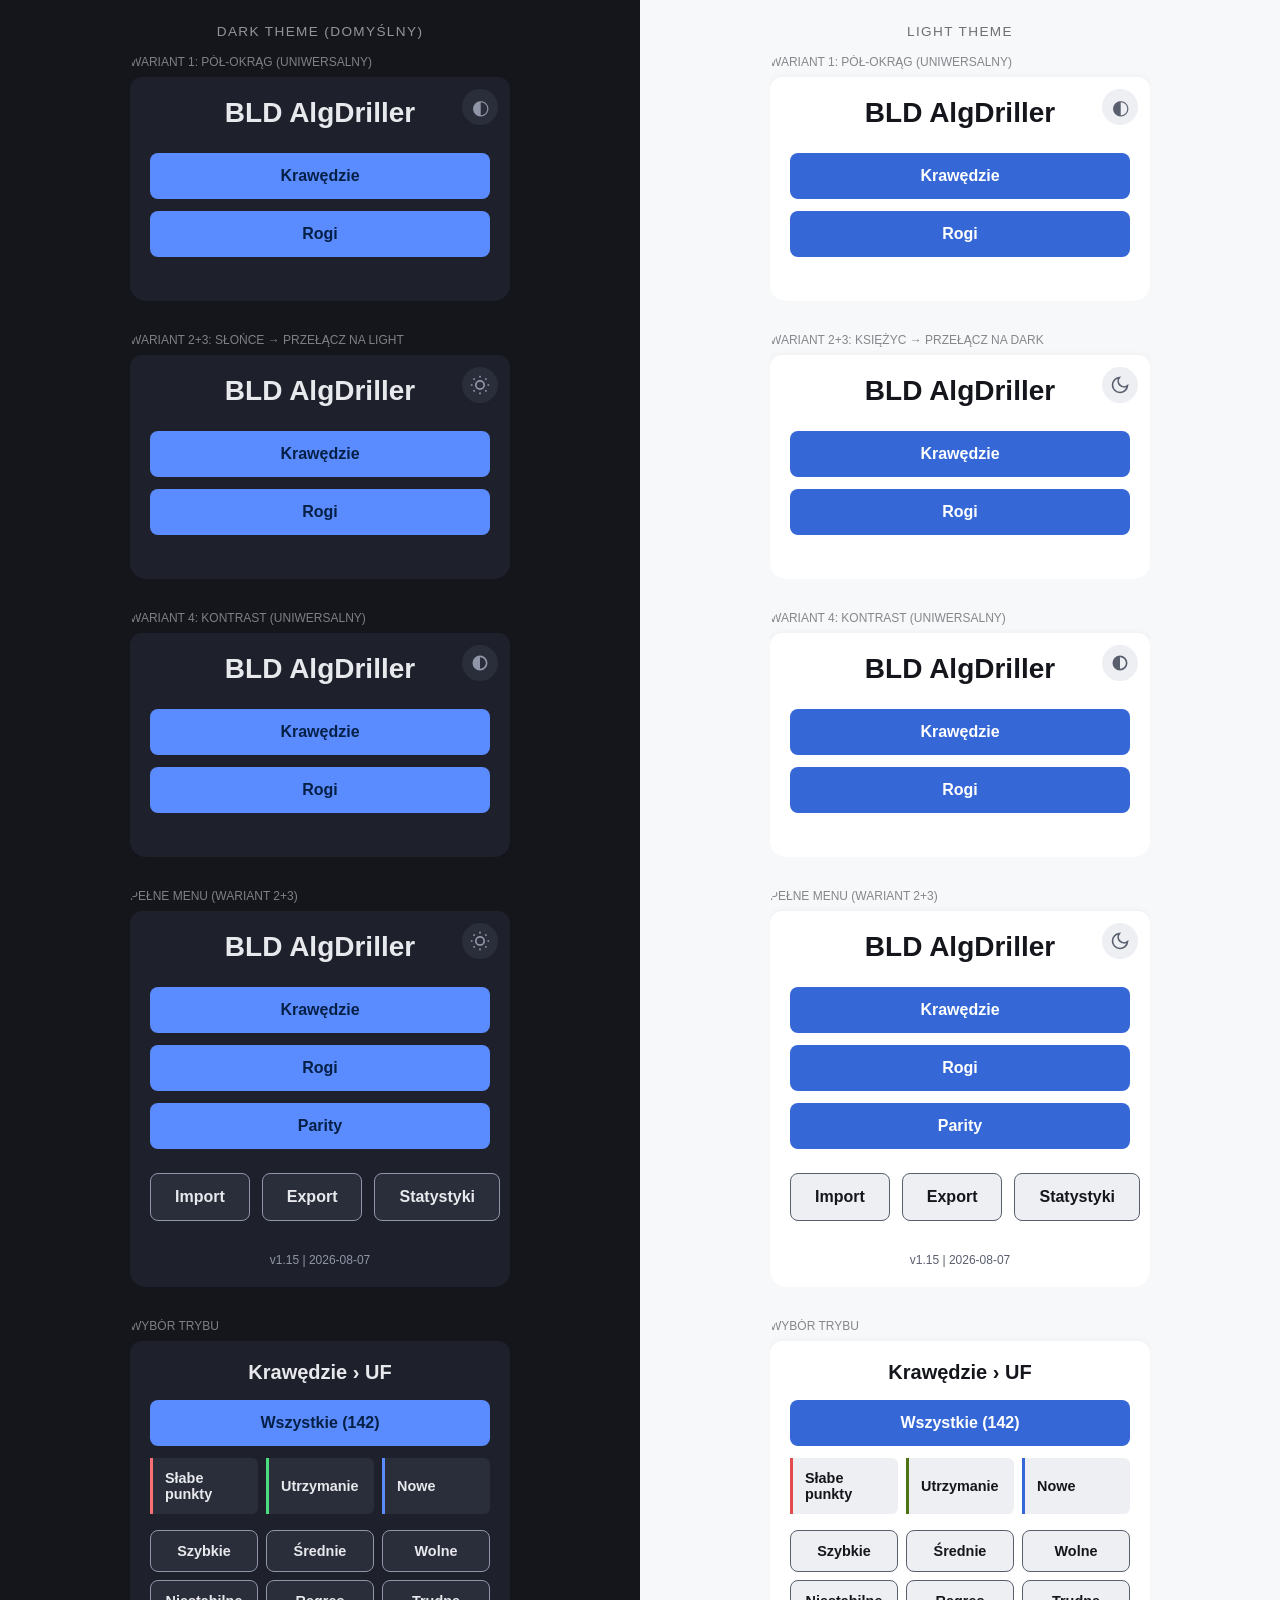
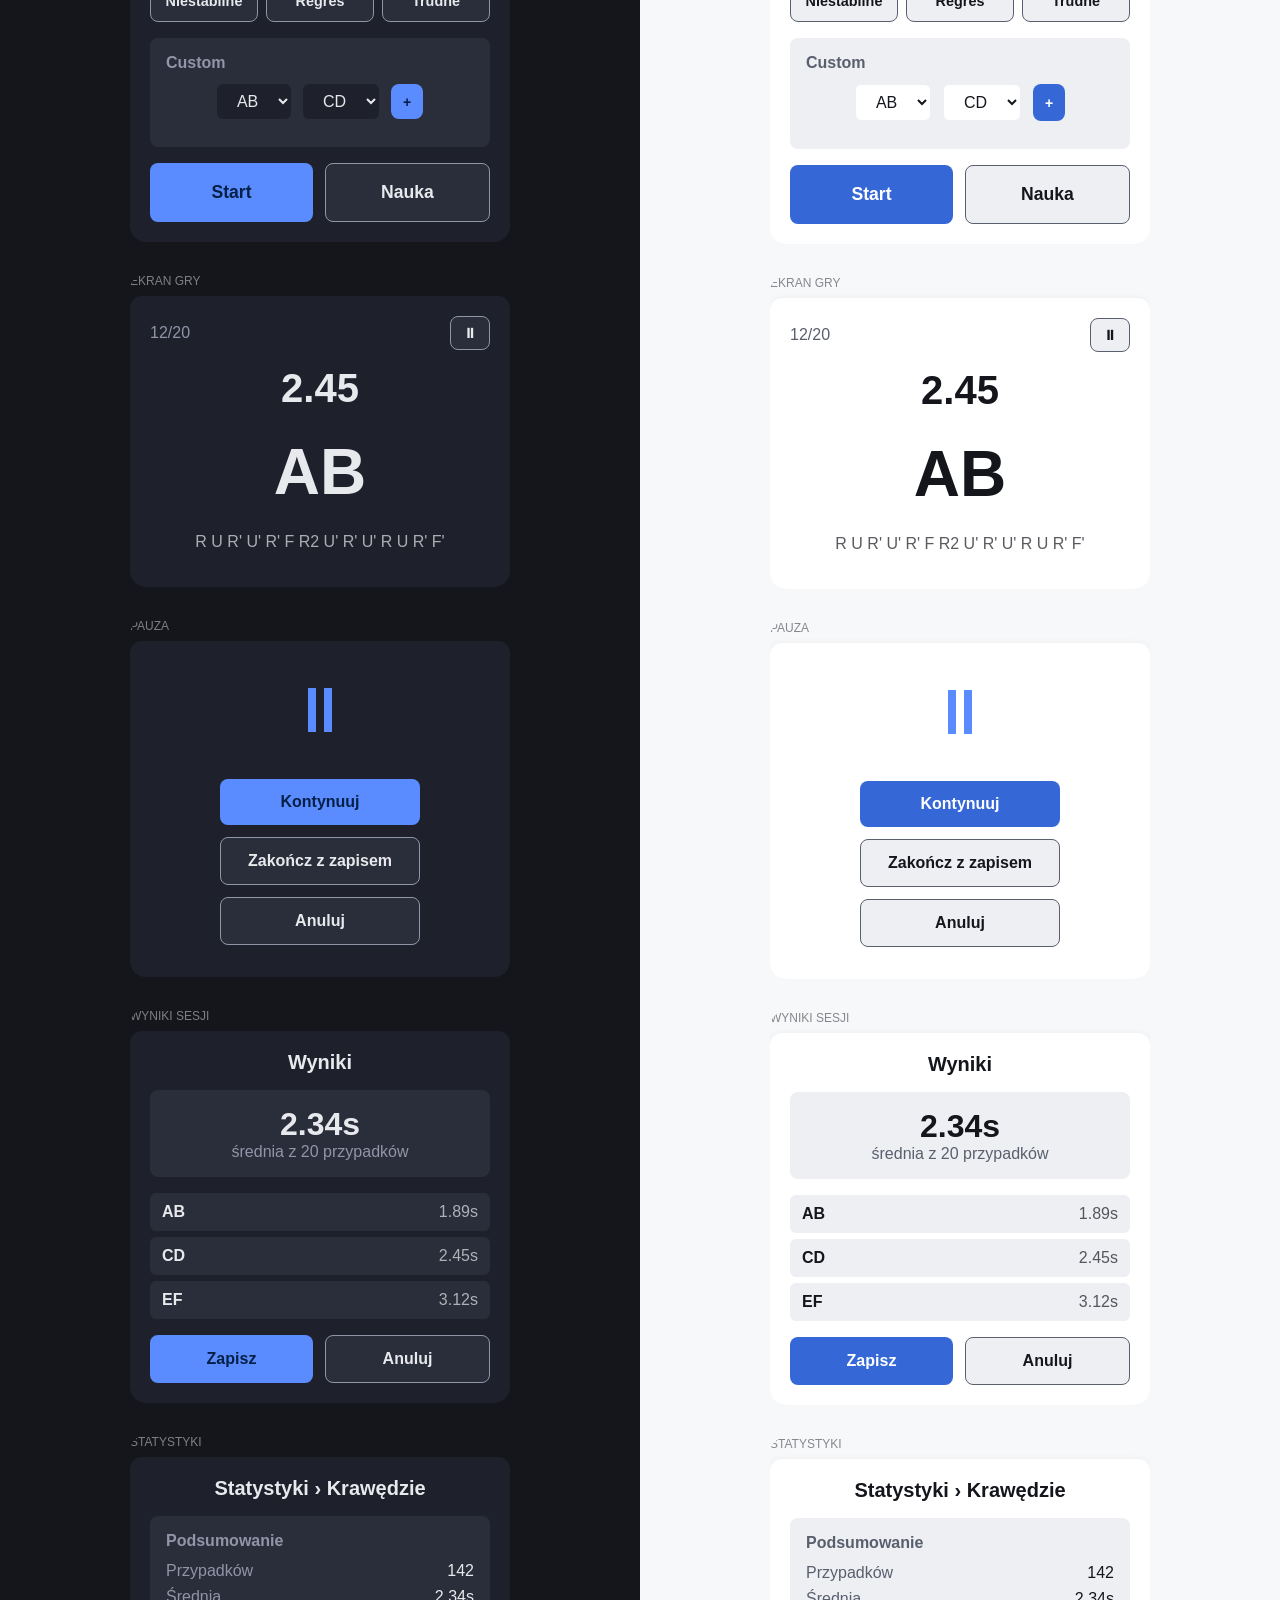
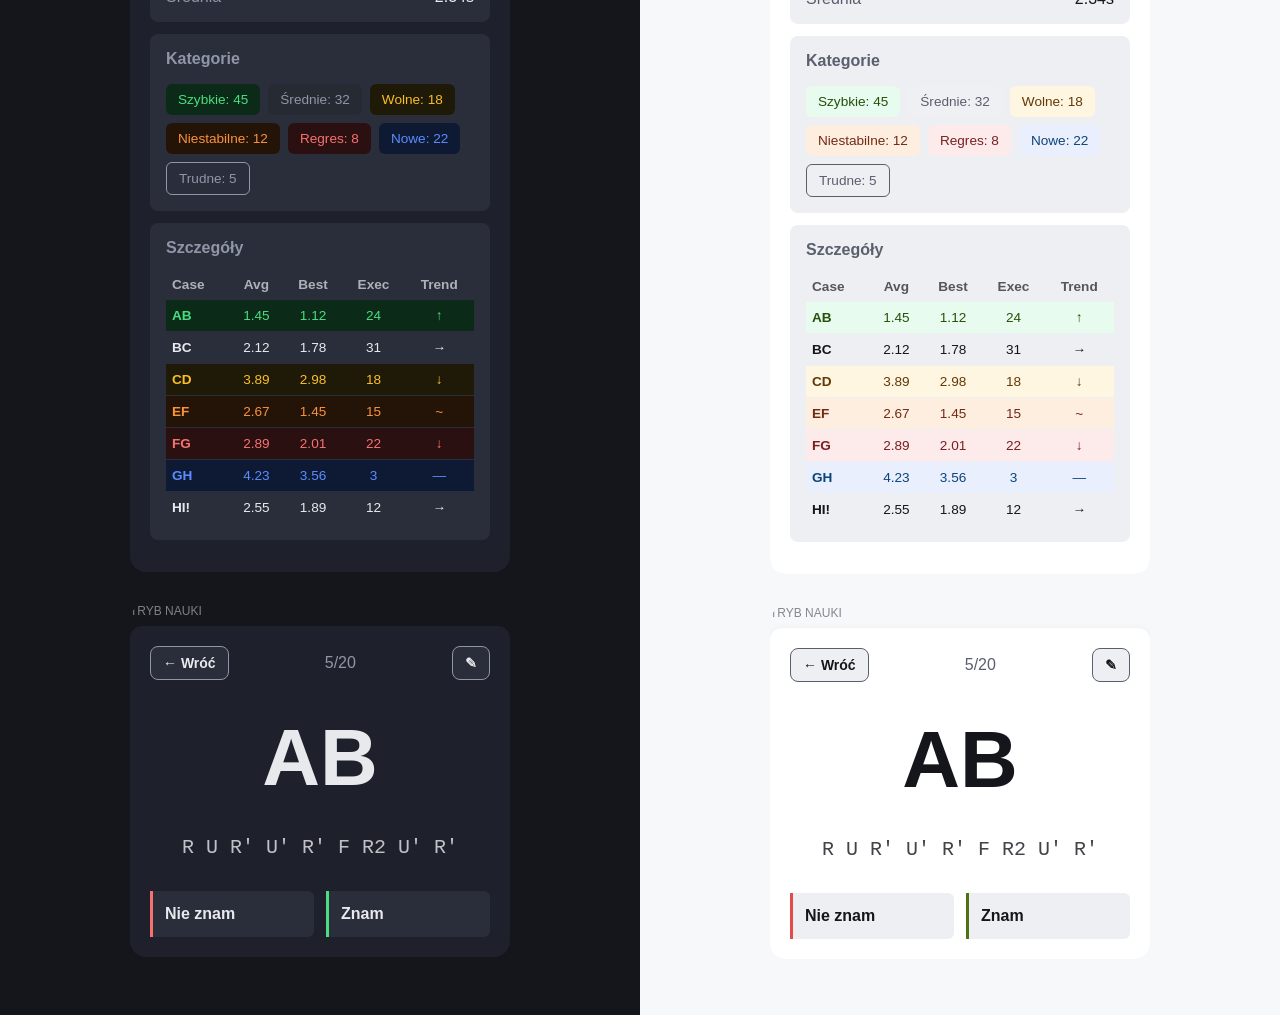
==== commit e6959d20: "Fix contrast issues in flashcard and color-samples - flashcard-case: change color from --accent to -" ====
--- a/color-samples.html
+++ b/color-samples.html
@@ -507,7 +507,7 @@
       }
 
       .light .btn-primary {
-        background: #5b8cff;
+        background: #3568D6;
         color: #ffffff;
       }
 
@@ -907,6 +907,13 @@
                   <td>24</td>
                   <td>↑</td>
                 </tr>
+                <tr class="stats-row cat-srednie">
+                  <td>BC</td>
+                  <td>2.12</td>
+                  <td>1.78</td>
+                  <td>31</td>
+                  <td>→</td>
+                </tr>
                 <tr class="stats-row cat-wolne">
                   <td>CD</td>
                   <td>3.89</td>
@@ -921,12 +928,26 @@
                   <td>15</td>
                   <td>~</td>
                 </tr>
+                <tr class="stats-row cat-regres">
+                  <td>FG</td>
+                  <td>2.89</td>
+                  <td>2.01</td>
+                  <td>22</td>
+                  <td>↓</td>
+                </tr>
                 <tr class="stats-row cat-nowe">
                   <td>GH</td>
                   <td>4.23</td>
                   <td>3.56</td>
                   <td>3</td>
                   <td>—</td>
+                </tr>
+                <tr class="stats-row">
+                  <td>HI!</td>
+                  <td>2.55</td>
+                  <td>1.89</td>
+                  <td>12</td>
+                  <td>→</td>
                 </tr>
               </tbody>
             </table>
@@ -1209,6 +1230,13 @@
                   <td>24</td>
                   <td>↑</td>
                 </tr>
+                <tr class="stats-row cat-srednie">
+                  <td>BC</td>
+                  <td>2.12</td>
+                  <td>1.78</td>
+                  <td>31</td>
+                  <td>→</td>
+                </tr>
                 <tr class="stats-row cat-wolne">
                   <td>CD</td>
                   <td>3.89</td>
@@ -1223,6 +1251,13 @@
                   <td>15</td>
                   <td>~</td>
                 </tr>
+                <tr class="stats-row cat-regres">
+                  <td>FG</td>
+                  <td>2.89</td>
+                  <td>2.01</td>
+                  <td>22</td>
+                  <td>↓</td>
+                </tr>
                 <tr class="stats-row cat-nowe">
                   <td>GH</td>
                   <td>4.23</td>
@@ -1230,6 +1265,13 @@
                   <td>3</td>
                   <td>—</td>
                 </tr>
+                <tr class="stats-row">
+                  <td>HI!</td>
+                  <td>2.55</td>
+                  <td>1.89</td>
+                  <td>12</td>
+                  <td>→</td>
+                </tr>
               </tbody>
             </table>
           </div>
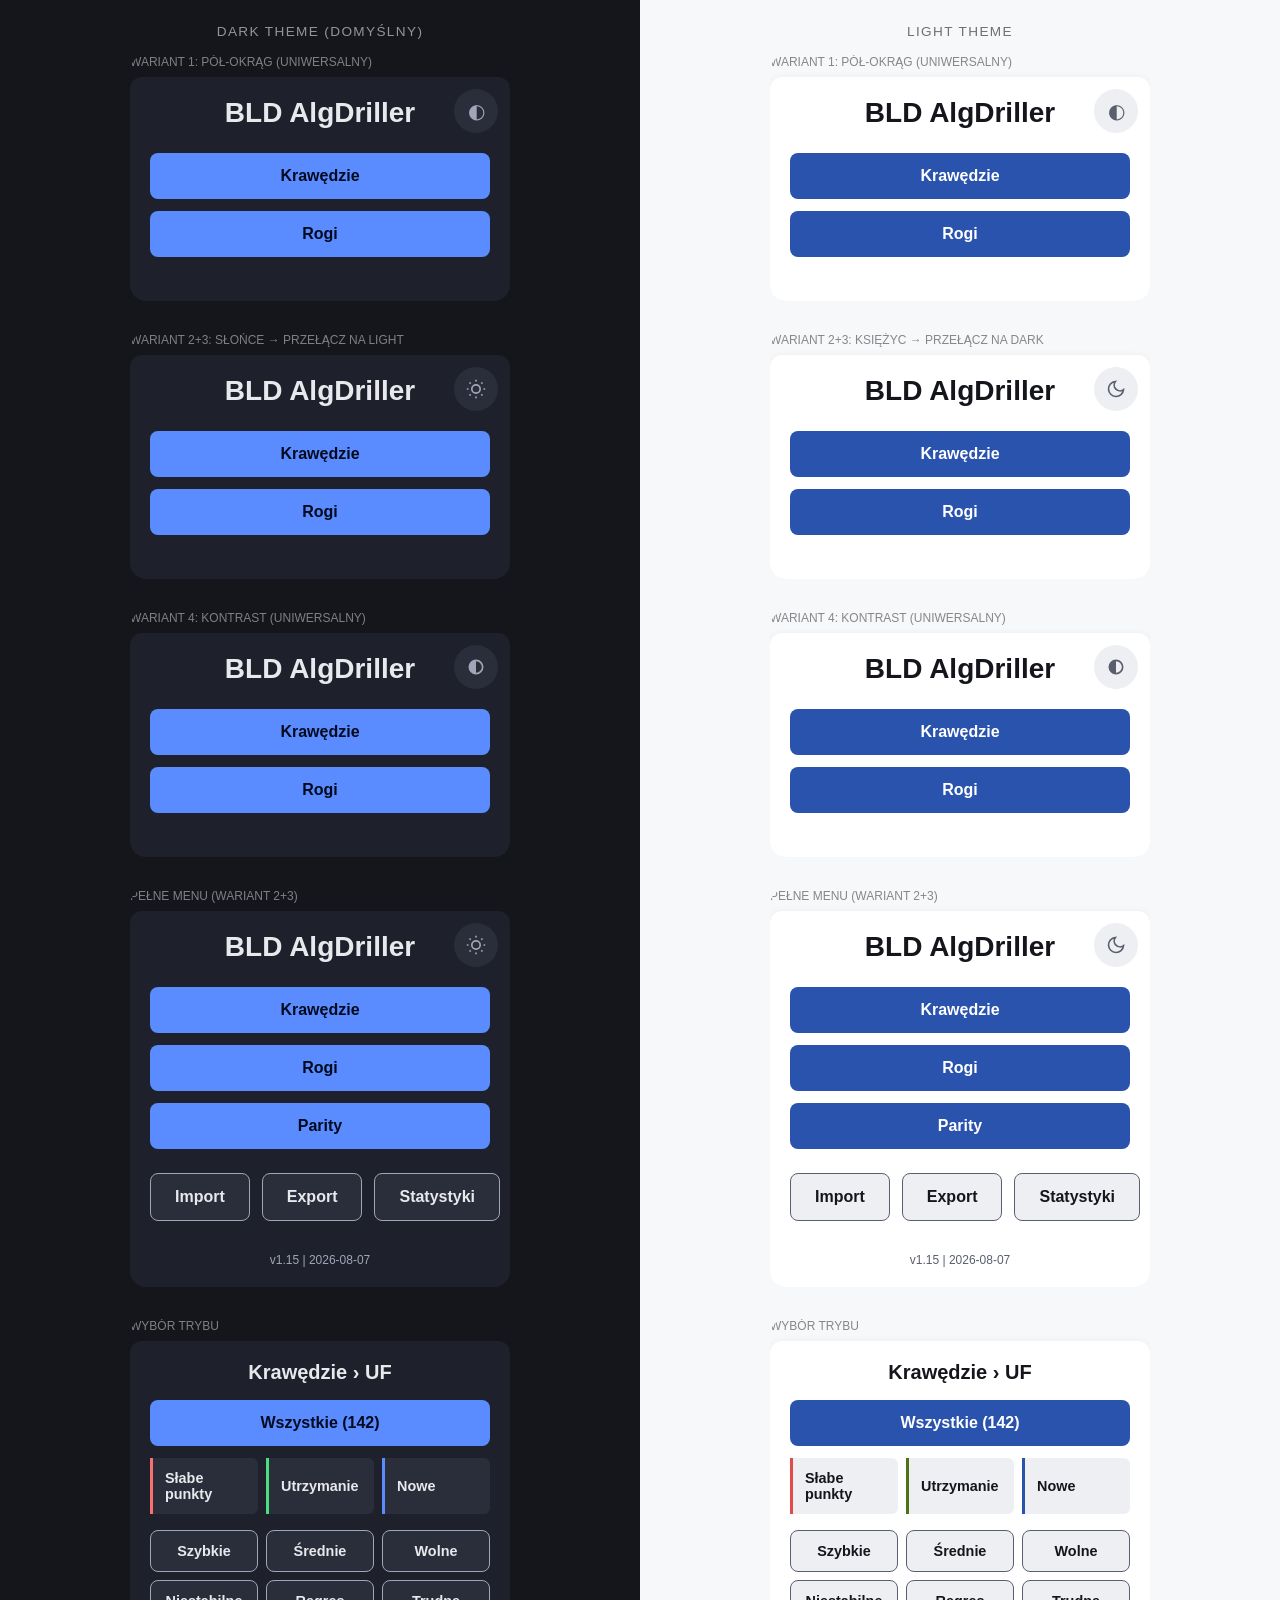
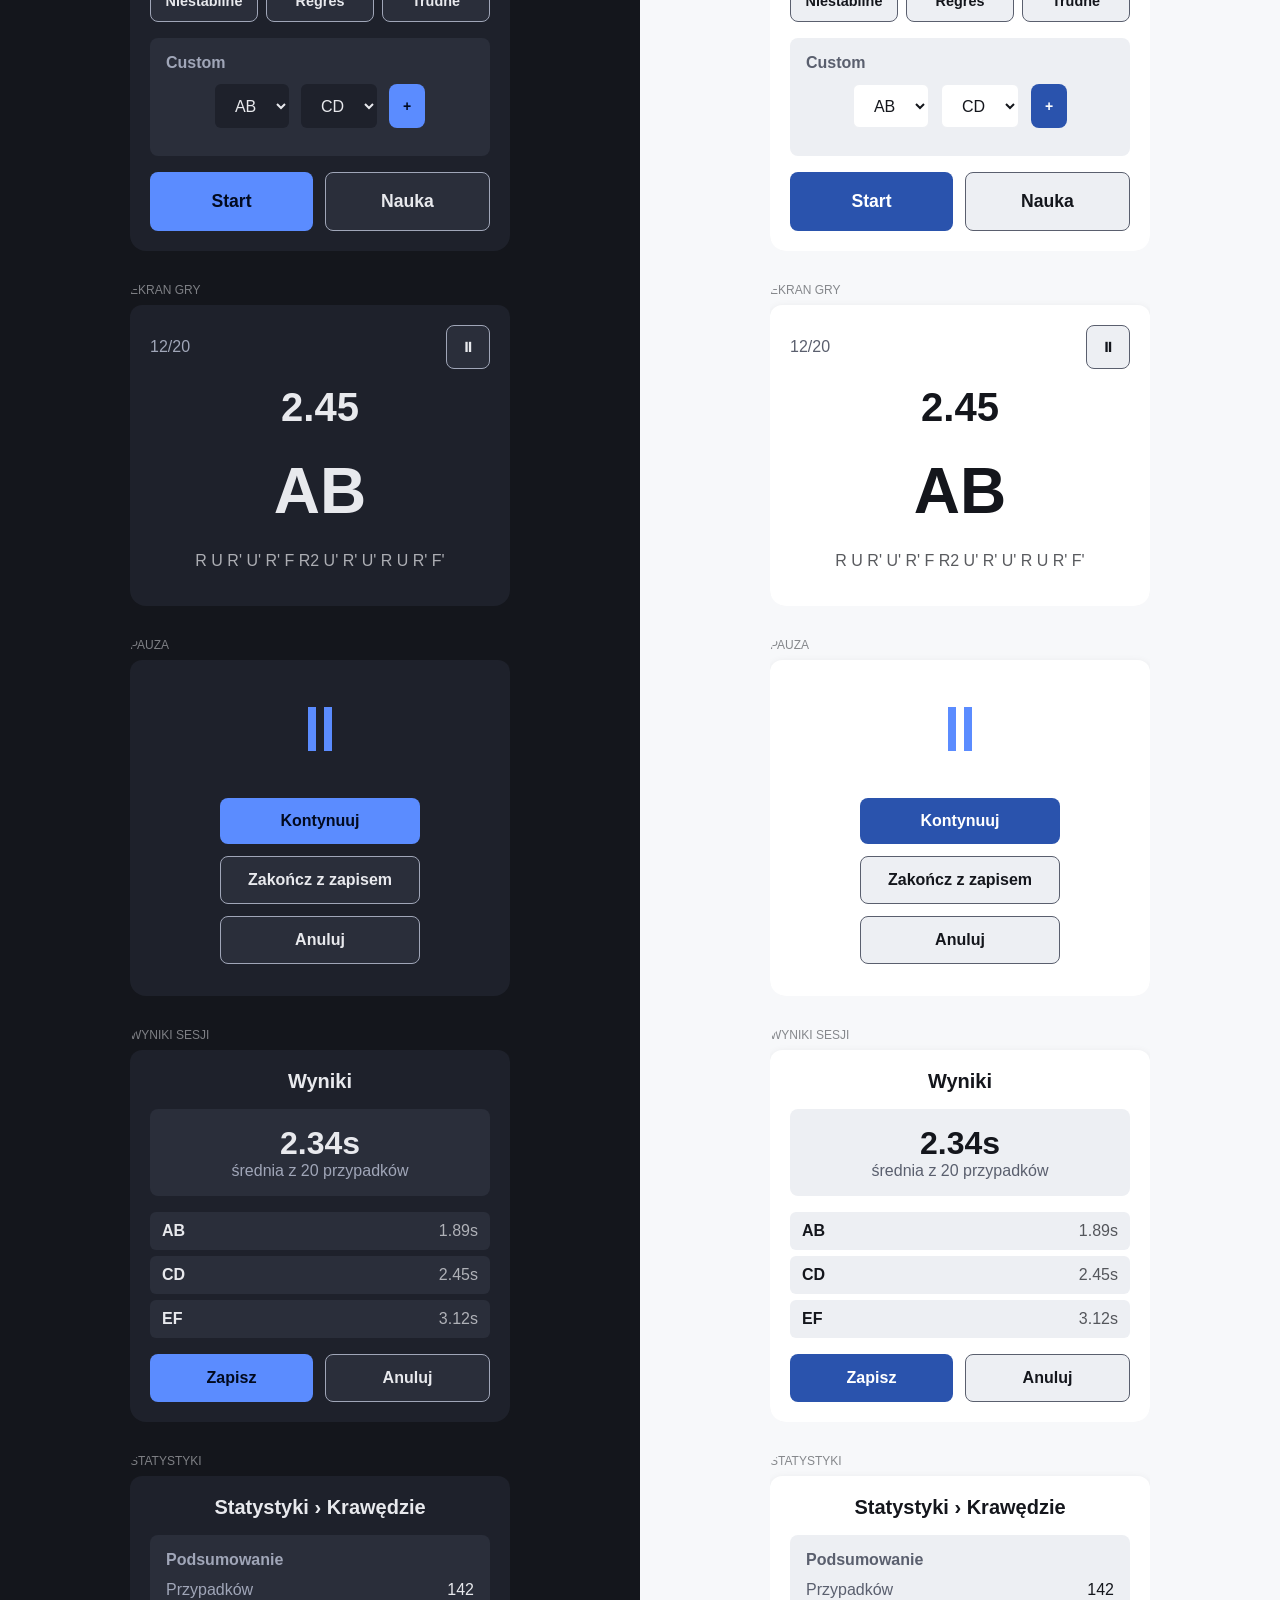
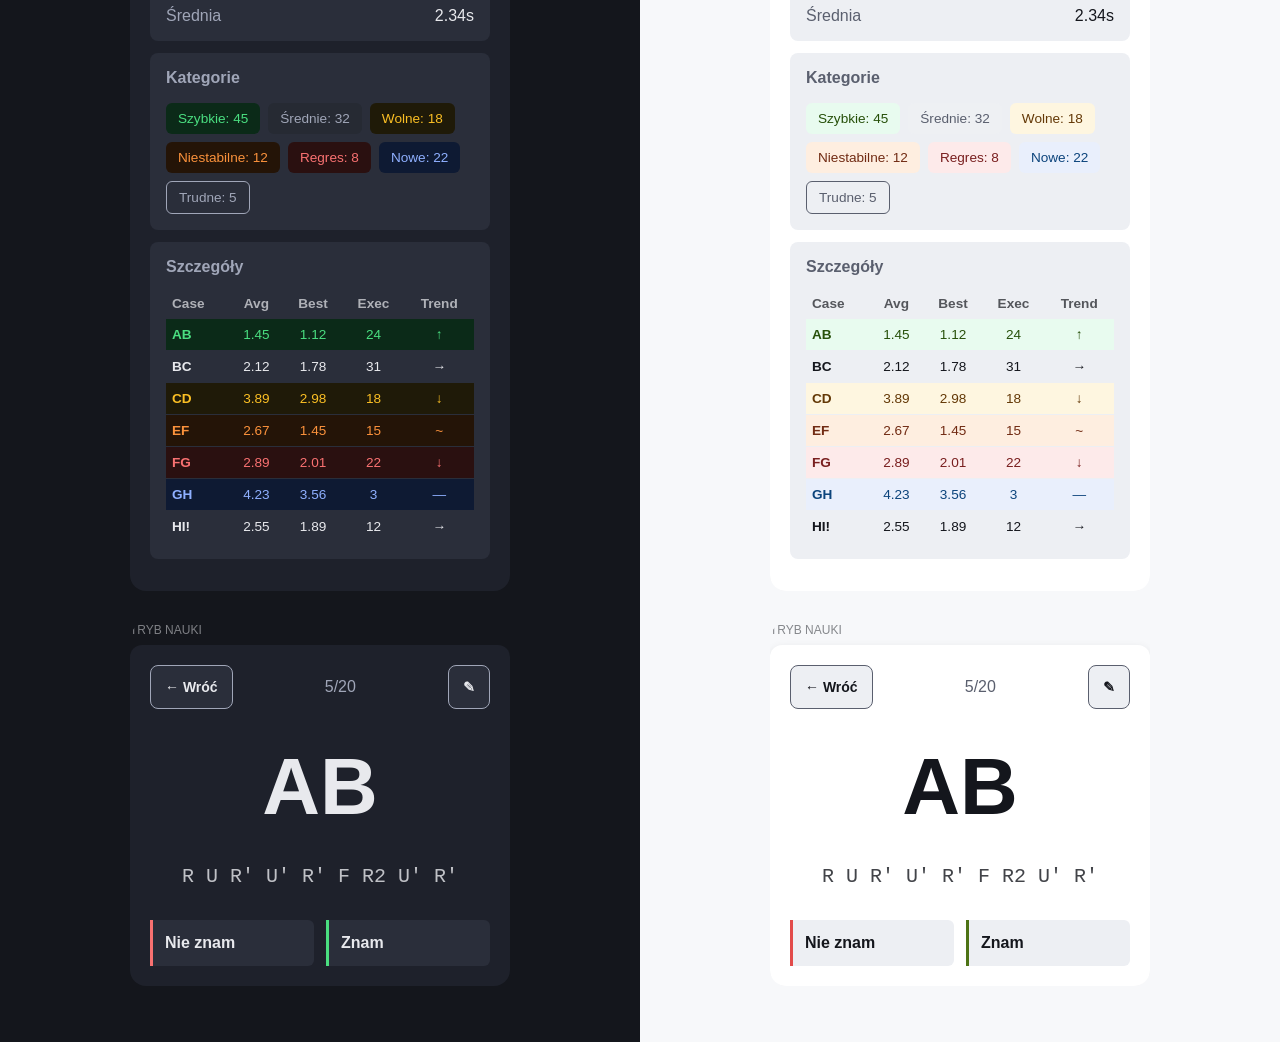
==== commit 707741c5: "Improve WCAG compliance: contrast, touch targets, help modal accessibility - Add trend filtering in " ====
--- a/color-samples.html
+++ b/color-samples.html
@@ -64,8 +64,9 @@
       }
 
       .btn-small {
-        padding: 0.5rem 0.75rem;
+        padding: 0.625rem 0.875rem;
         font-size: 0.875rem;
+        min-height: 2.75rem;
       }
 
       .btn-large {
@@ -214,12 +215,12 @@
         position: absolute;
         top: 0.75rem;
         right: 0.75rem;
-        width: 2.25rem;
-        height: 2.25rem;
+        width: 2.75rem;
+        height: 2.75rem;
         border-radius: 50%;
         border: none;
         cursor: pointer;
-        font-size: 1.1rem;
+        font-size: 1.25rem;
         display: flex;
         align-items: center;
         justify-content: center;
@@ -247,8 +248,8 @@
       }
 
       .toggle-btn {
-        width: 2.5rem;
-        height: 2.5rem;
+        width: 2.75rem;
+        height: 2.75rem;
         border-radius: 50%;
         border: none;
         cursor: pointer;
@@ -259,7 +260,7 @@
 
       .dark .toggle-btn {
         background: #2a2e3a;
-        color: #9096a8;
+        color: #a0a6b8;
       }
 
       .light .toggle-btn {
@@ -372,18 +373,18 @@
 
       .dark .btn-primary {
         background: #5b8cff;
-        color: #052047;
+        color: #020a1f;
       }
 
       .dark .btn-secondary {
         background: #2a2e3a;
         color: #e8e9ed;
-        border: 1px solid #9096A8;
+        border: 1px solid #a0a6b8;
       }
 
       .dark .theme-toggle {
         background: #2a2e3a;
-        color: #9096a8;
+        color: #a0a6b8;
       }
 
       .dark .section-card {
@@ -413,7 +414,7 @@
 
       .dark h3,
       .dark .text-secondary {
-        color: #9096a8;
+        color: #a0a6b8;
       }
 
       /* Dark badges */
@@ -423,7 +424,7 @@
       }
       .dark .badge-srednie {
         background: #262a33;
-        color: #9096a8;
+        color: #a0a6b8;
       }
       .dark .badge-wolne {
         background: #1f1a08;
@@ -439,12 +440,12 @@
       }
       .dark .badge-nowe {
         background: #0e1a33;
-        color: #5b8cff;
+        color: #8fb0ff;
       }
       .dark .badge-trudne {
         background: transparent;
-        border: 1px solid #9096a8;
-        color: #9096a8;
+        border: 1px solid #a0a6b8;
+        color: #a0a6b8;
       }
 
       /* Dark mode buttons */
@@ -492,7 +493,7 @@
       }
       .dark .stats-row.cat-nowe {
         background: #0e1a33;
-        color: #5b8cff;
+        color: #8fb0ff;
       }
 
       /* ==================== LIGHT THEME ==================== */
@@ -507,7 +508,7 @@
       }
 
       .light .btn-primary {
-        background: #3568D6;
+        background: #2a53ad;
         color: #ffffff;
       }
 
@@ -609,7 +610,7 @@
       .light .btn-new {
         background: #edeff3;
         color: #14161c;
-        border-left: 3px solid #3568D6;
+        border-left: 3px solid #2a53ad;
         border-radius: 0 6px 6px 0;
         text-align: left;
         padding-left: 0.75rem;
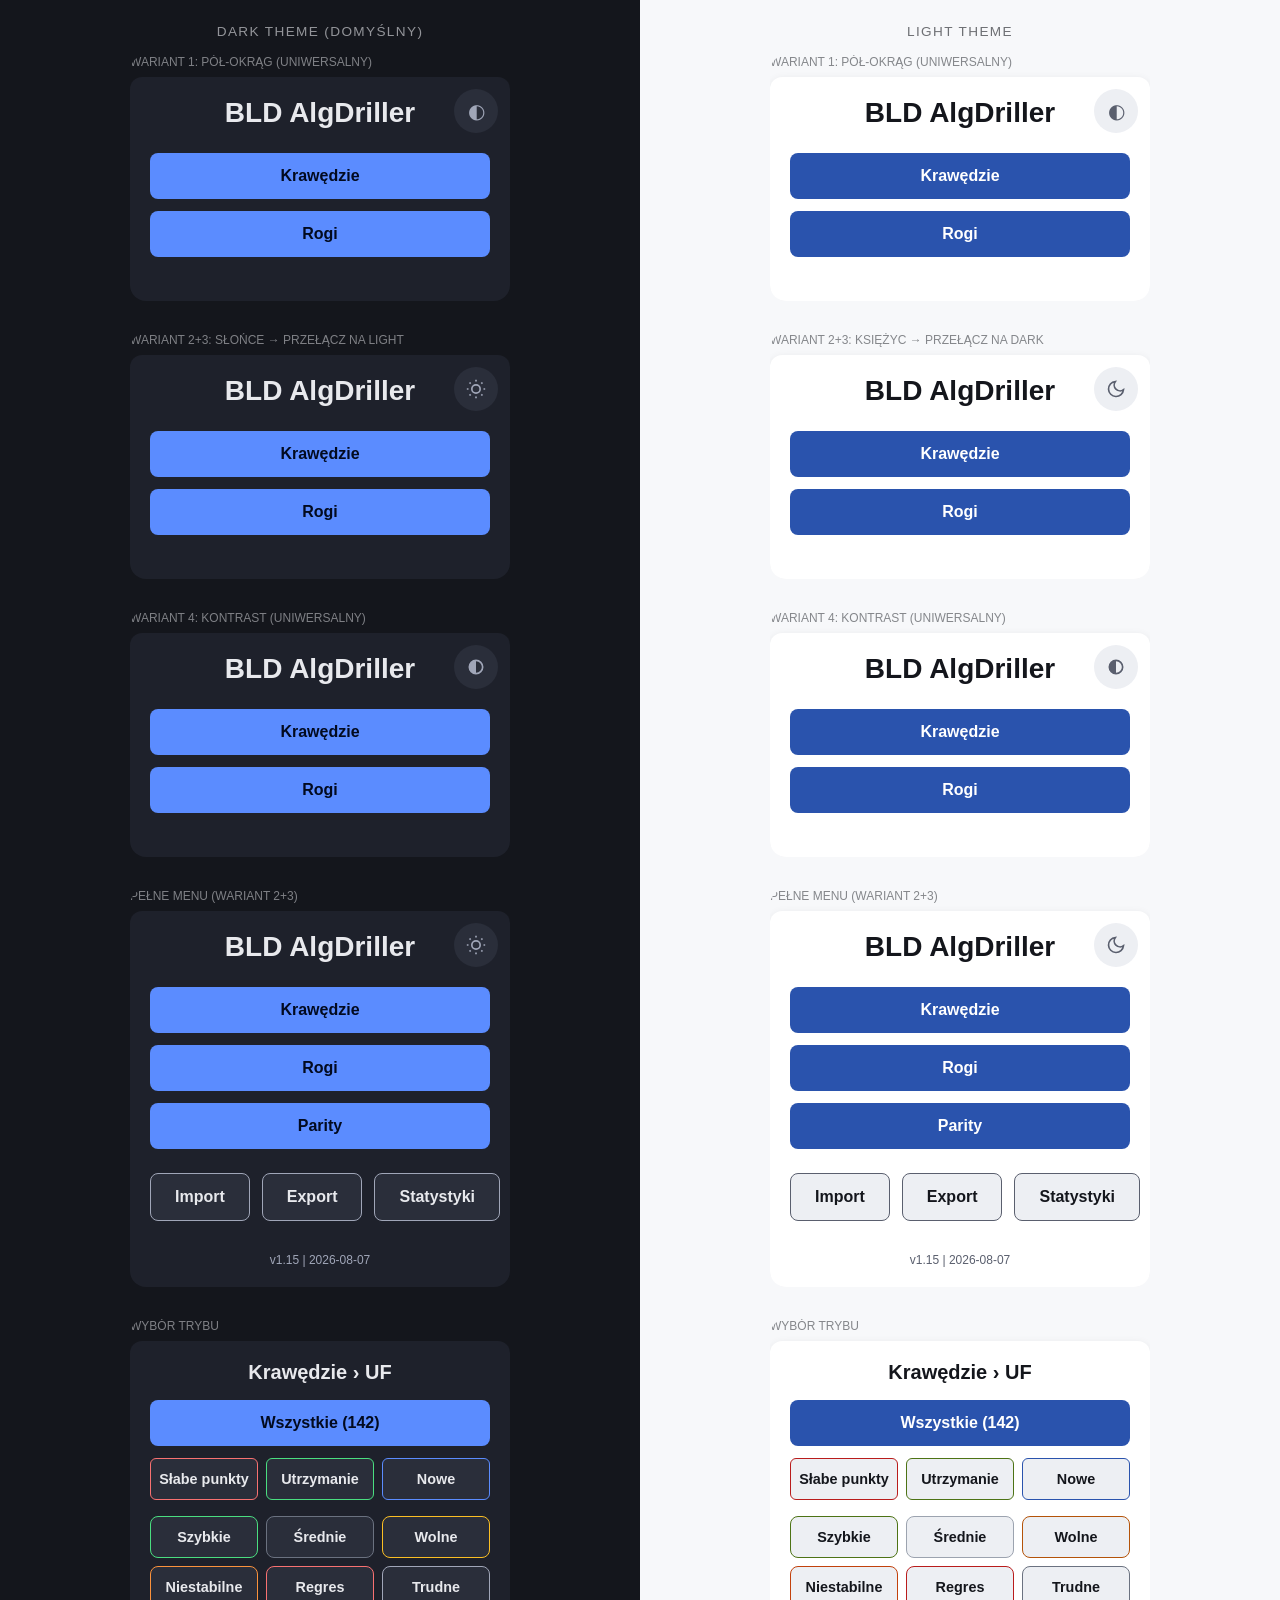
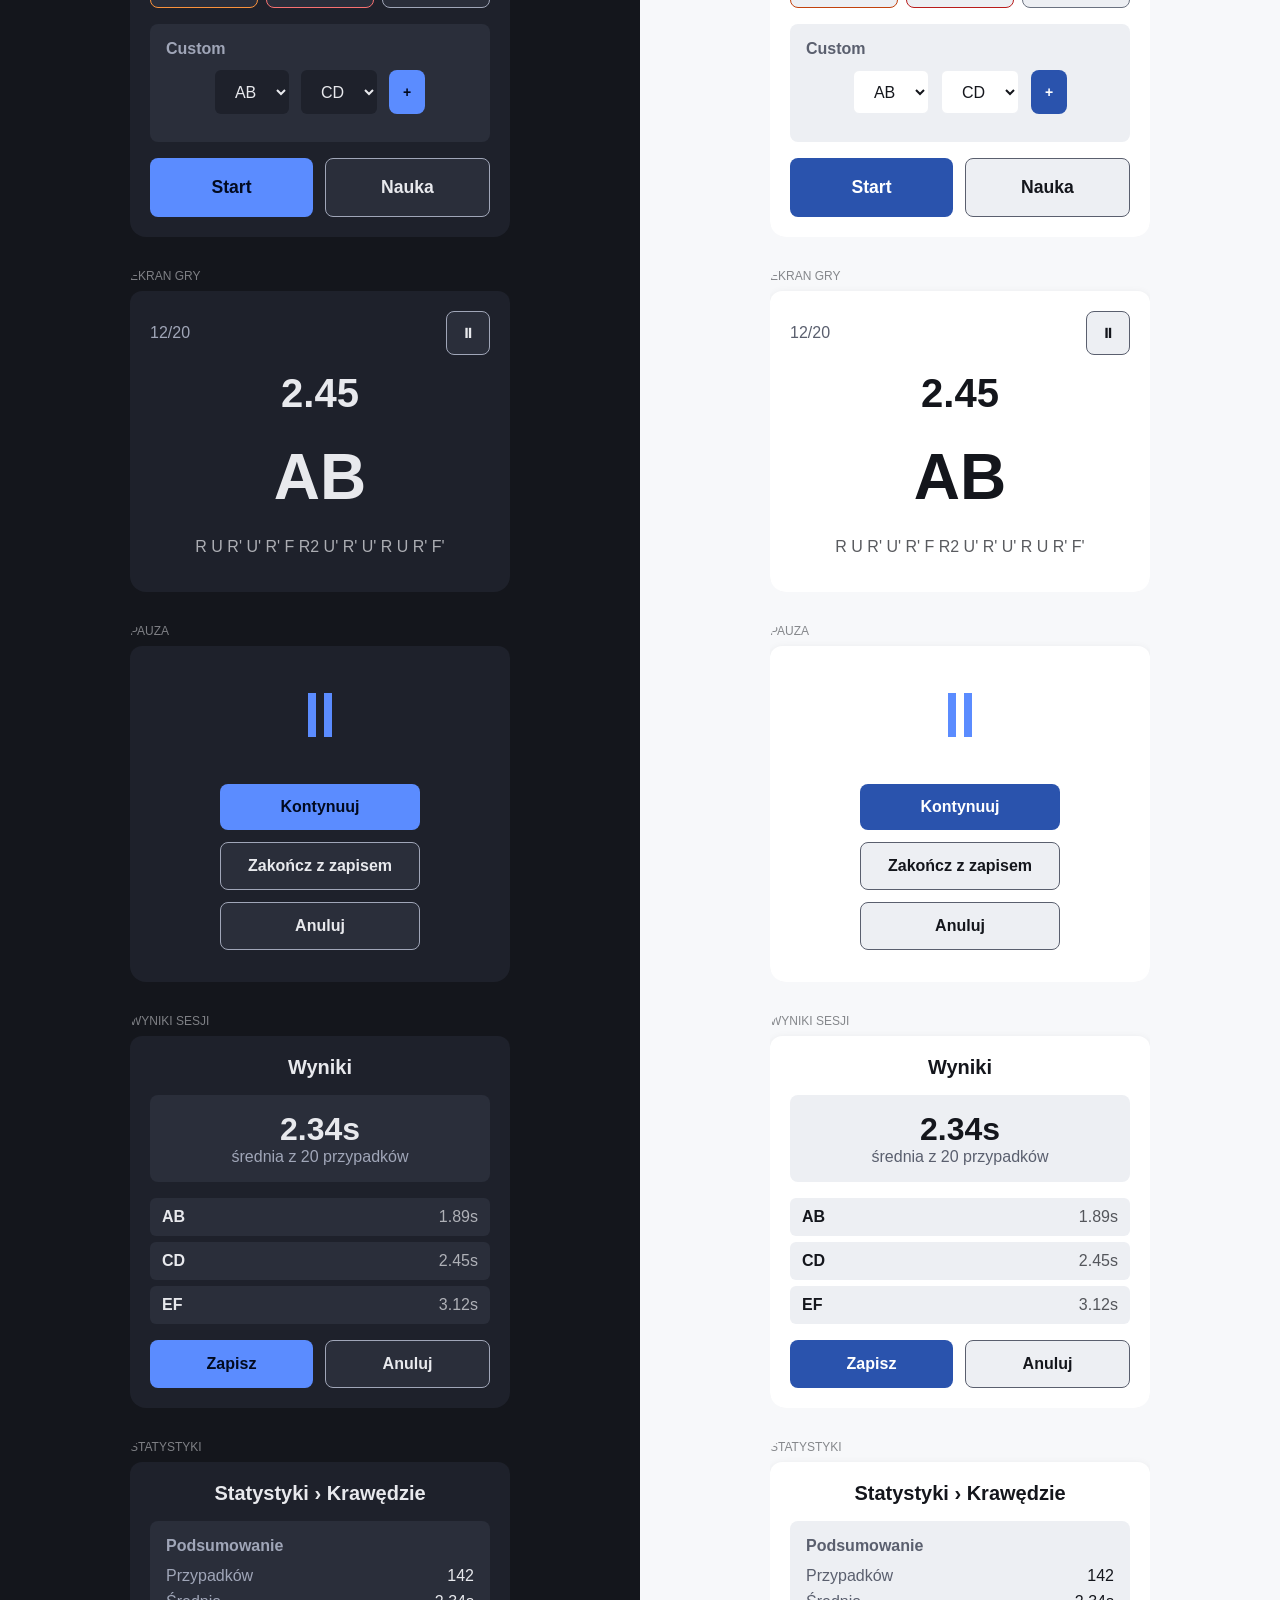
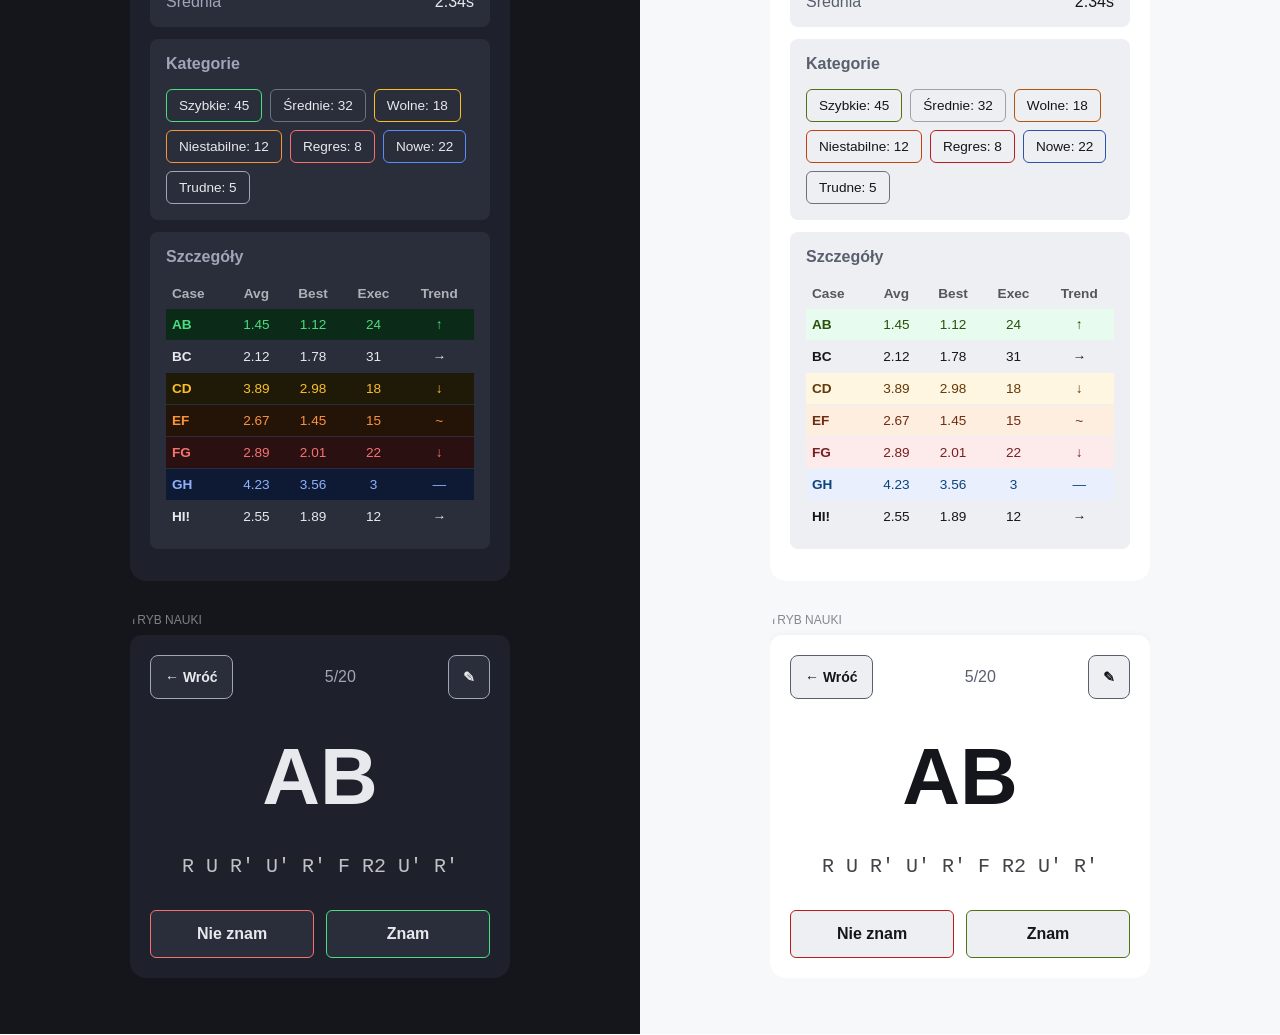
==== commit 08738537: "nify category button styles and improve WCAG contrast - Change category buttons to neutral backgroun" ====
--- a/color-samples.html
+++ b/color-samples.html
@@ -417,61 +417,104 @@
         color: #a0a6b8;
       }
 
-      /* Dark badges */
+      /* Dark badges - neutral background with colored borders */
       .dark .badge-szybkie {
-        background: #0b2a18;
-        color: #4ade80;
+        background: #2a2e3a;
+        color: #e8e9ed;
+        border: 1px solid #4ade80;
       }
       .dark .badge-srednie {
-        background: #262a33;
-        color: #a0a6b8;
+        background: #2a2e3a;
+        color: #e8e9ed;
+        border: 1px solid #6b7280;
       }
       .dark .badge-wolne {
-        background: #1f1a08;
-        color: #fbbf24;
+        background: #2a2e3a;
+        color: #e8e9ed;
+        border: 1px solid #fbbf24;
       }
       .dark .badge-niestabilne {
-        background: #241407;
-        color: #fb923c;
+        background: #2a2e3a;
+        color: #e8e9ed;
+        border: 1px solid #fb923c;
       }
       .dark .badge-regres {
-        background: #2a1010;
-        color: #f87171;
+        background: #2a2e3a;
+        color: #e8e9ed;
+        border: 1px solid #f87171;
       }
       .dark .badge-nowe {
-        background: #0e1a33;
-        color: #8fb0ff;
+        background: #2a2e3a;
+        color: #e8e9ed;
+        border: 1px solid #5b8cff;
       }
       .dark .badge-trudne {
-        background: transparent;
+        background: #2a2e3a;
+        color: #e8e9ed;
         border: 1px solid #a0a6b8;
-        color: #a0a6b8;
-      }
-
-      /* Dark mode buttons */
+      }
+      .dark .badge-weak {
+        background: #2a2e3a;
+        color: #e8e9ed;
+        border: 1px solid #f87171;
+      }
+      .dark .badge-maintain {
+        background: #2a2e3a;
+        color: #e8e9ed;
+        border: 1px solid #4ade80;
+      }
+
+      /* Dark mode buttons - neutral background with colored borders */
       .dark .btn-weak {
         background: #2a2e3a;
         color: #e8e9ed;
-        border-left: 3px solid #f87171;
-        border-radius: 0 6px 6px 0;
-        text-align: left;
-        padding-left: 0.75rem;
+        border: 1px solid #f87171;
+        border-radius: 6px;
+        text-align: center;
       }
       .dark .btn-maintain {
         background: #2a2e3a;
         color: #e8e9ed;
-        border-left: 3px solid #4ade80;
-        border-radius: 0 6px 6px 0;
-        text-align: left;
-        padding-left: 0.75rem;
+        border: 1px solid #4ade80;
+        border-radius: 6px;
+        text-align: center;
       }
       .dark .btn-new {
         background: #2a2e3a;
         color: #e8e9ed;
-        border-left: 3px solid #5b8cff;
-        border-radius: 0 6px 6px 0;
-        text-align: left;
-        padding-left: 0.75rem;
+        border: 1px solid #5b8cff;
+        border-radius: 6px;
+        text-align: center;
+      }
+      .dark .btn-szybkie {
+        background: #2a2e3a;
+        color: #e8e9ed;
+        border: 1px solid #4ade80;
+      }
+      .dark .btn-srednie {
+        background: #2a2e3a;
+        color: #e8e9ed;
+        border: 1px solid #6b7280;
+      }
+      .dark .btn-wolne {
+        background: #2a2e3a;
+        color: #e8e9ed;
+        border: 1px solid #fbbf24;
+      }
+      .dark .btn-niestabilne {
+        background: #2a2e3a;
+        color: #e8e9ed;
+        border: 1px solid #fb923c;
+      }
+      .dark .btn-regres {
+        background: #2a2e3a;
+        color: #e8e9ed;
+        border: 1px solid #f87171;
+      }
+      .dark .btn-trudne {
+        background: #2a2e3a;
+        color: #e8e9ed;
+        border: 1px solid #a0a6b8;
       }
 
       /* Dark stats row colors */
@@ -559,61 +602,104 @@
         color: #5a5f6e;
       }
 
-      /* Light badges */
+      /* Light badges - neutral background with colored borders */
       .light .badge-szybkie {
-        background: #e8fbef;
-        color: #27500a;
+        background: #edeff3;
+        color: #14161c;
+        border: 1px solid #4d7315;
       }
       .light .badge-srednie {
-        background: #eef0f3;
-        color: #5a5f6e;
+        background: #edeff3;
+        color: #14161c;
+        border: 1px solid #9ca3af;
       }
       .light .badge-wolne {
-        background: #fef6e0;
-        color: #633806;
+        background: #edeff3;
+        color: #14161c;
+        border: 1px solid #b45309;
       }
       .light .badge-niestabilne {
-        background: #feeee0;
-        color: #712b13;
+        background: #edeff3;
+        color: #14161c;
+        border: 1px solid #c2410c;
       }
       .light .badge-regres {
-        background: #fdeaea;
-        color: #791f1f;
+        background: #edeff3;
+        color: #14161c;
+        border: 1px solid #b91c1c;
       }
       .light .badge-nowe {
-        background: #e9effc;
-        color: #0c447c;
+        background: #edeff3;
+        color: #14161c;
+        border: 1px solid #2a53ad;
       }
       .light .badge-trudne {
-        background: transparent;
-        border: 1px solid #5a5f6e;
-        color: #5a5f6e;
-      }
-
-      /* Light mode buttons */
+        background: #edeff3;
+        color: #14161c;
+        border: 1px solid #6b7280;
+      }
+      .light .badge-weak {
+        background: #edeff3;
+        color: #14161c;
+        border: 1px solid #b91c1c;
+      }
+      .light .badge-maintain {
+        background: #edeff3;
+        color: #14161c;
+        border: 1px solid #4d7315;
+      }
+
+      /* Light mode buttons - neutral background with colored borders */
       .light .btn-weak {
         background: #edeff3;
         color: #14161c;
-        border-left: 3px solid #e24b4a;
-        border-radius: 0 6px 6px 0;
-        text-align: left;
-        padding-left: 0.75rem;
+        border: 1px solid #b91c1c;
+        border-radius: 6px;
+        text-align: center;
       }
       .light .btn-maintain {
         background: #edeff3;
         color: #14161c;
-        border-left: 3px solid #4D7315;
-        border-radius: 0 6px 6px 0;
-        text-align: left;
-        padding-left: 0.75rem;
+        border: 1px solid #4d7315;
+        border-radius: 6px;
+        text-align: center;
       }
       .light .btn-new {
         background: #edeff3;
         color: #14161c;
-        border-left: 3px solid #2a53ad;
-        border-radius: 0 6px 6px 0;
-        text-align: left;
-        padding-left: 0.75rem;
+        border: 1px solid #2a53ad;
+        border-radius: 6px;
+        text-align: center;
+      }
+      .light .btn-szybkie {
+        background: #edeff3;
+        color: #14161c;
+        border: 1px solid #4d7315;
+      }
+      .light .btn-srednie {
+        background: #edeff3;
+        color: #14161c;
+        border: 1px solid #9ca3af;
+      }
+      .light .btn-wolne {
+        background: #edeff3;
+        color: #14161c;
+        border: 1px solid #b45309;
+      }
+      .light .btn-niestabilne {
+        background: #edeff3;
+        color: #14161c;
+        border: 1px solid #c2410c;
+      }
+      .light .btn-regres {
+        background: #edeff3;
+        color: #14161c;
+        border: 1px solid #b91c1c;
+      }
+      .light .btn-trudne {
+        background: #edeff3;
+        color: #14161c;
+        border: 1px solid #6b7280;
       }
 
       /* Light stats row colors */
@@ -767,12 +853,12 @@
             <button class="btn btn-new">Nowe</button>
           </div>
           <div class="mode-buttons">
-            <button class="btn btn-secondary">Szybkie</button>
-            <button class="btn btn-secondary">Średnie</button>
-            <button class="btn btn-secondary">Wolne</button>
-            <button class="btn btn-secondary">Niestabilne</button>
-            <button class="btn btn-secondary">Regres</button>
-            <button class="btn btn-secondary">Trudne</button>
+            <button class="btn btn-szybkie">Szybkie</button>
+            <button class="btn btn-srednie">Średnie</button>
+            <button class="btn btn-wolne">Wolne</button>
+            <button class="btn btn-niestabilne">Niestabilne</button>
+            <button class="btn btn-regres">Regres</button>
+            <button class="btn btn-trudne">Trudne</button>
           </div>
           <div class="subset-custom">
             <h3>Custom</h3>
@@ -1090,12 +1176,12 @@
             <button class="btn btn-new">Nowe</button>
           </div>
           <div class="mode-buttons">
-            <button class="btn btn-secondary">Szybkie</button>
-            <button class="btn btn-secondary">Średnie</button>
-            <button class="btn btn-secondary">Wolne</button>
-            <button class="btn btn-secondary">Niestabilne</button>
-            <button class="btn btn-secondary">Regres</button>
-            <button class="btn btn-secondary">Trudne</button>
+            <button class="btn btn-szybkie">Szybkie</button>
+            <button class="btn btn-srednie">Średnie</button>
+            <button class="btn btn-wolne">Wolne</button>
+            <button class="btn btn-niestabilne">Niestabilne</button>
+            <button class="btn btn-regres">Regres</button>
+            <button class="btn btn-trudne">Trudne</button>
           </div>
           <div class="subset-custom">
             <h3>Custom</h3>
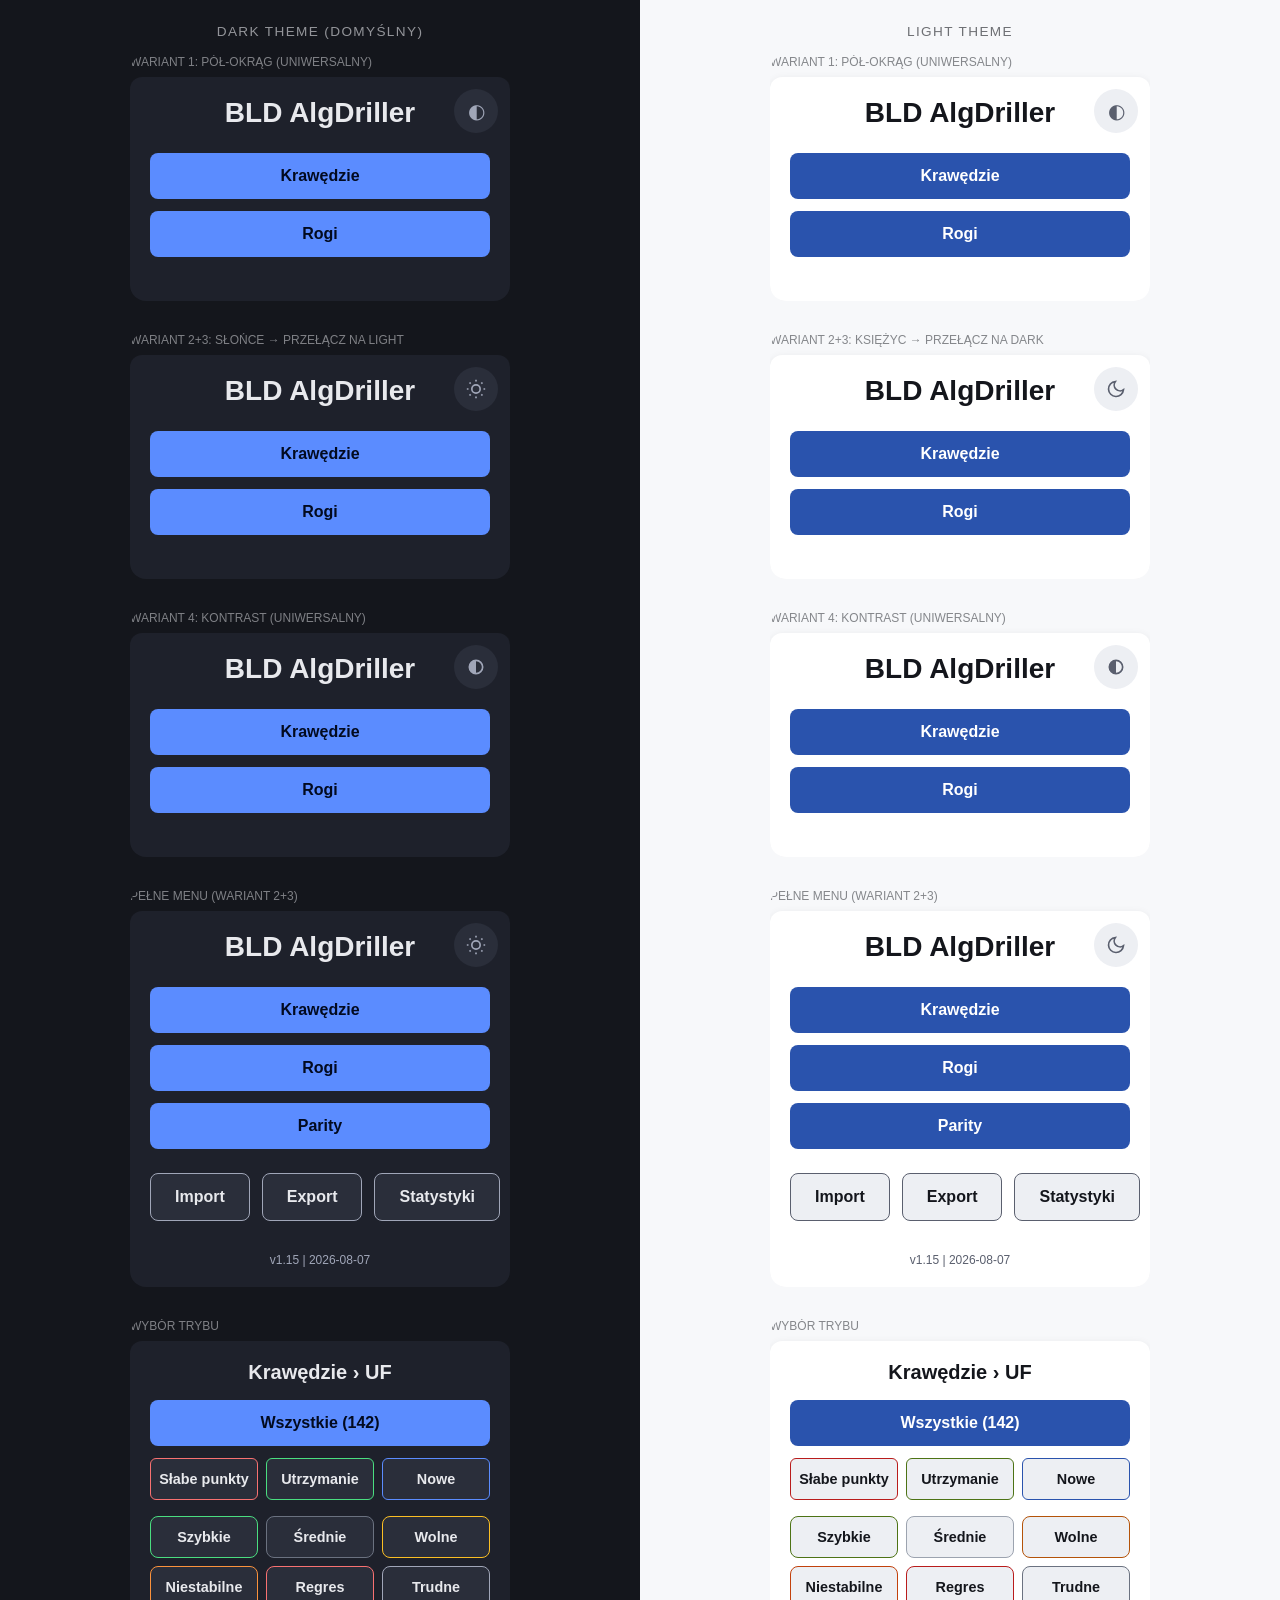
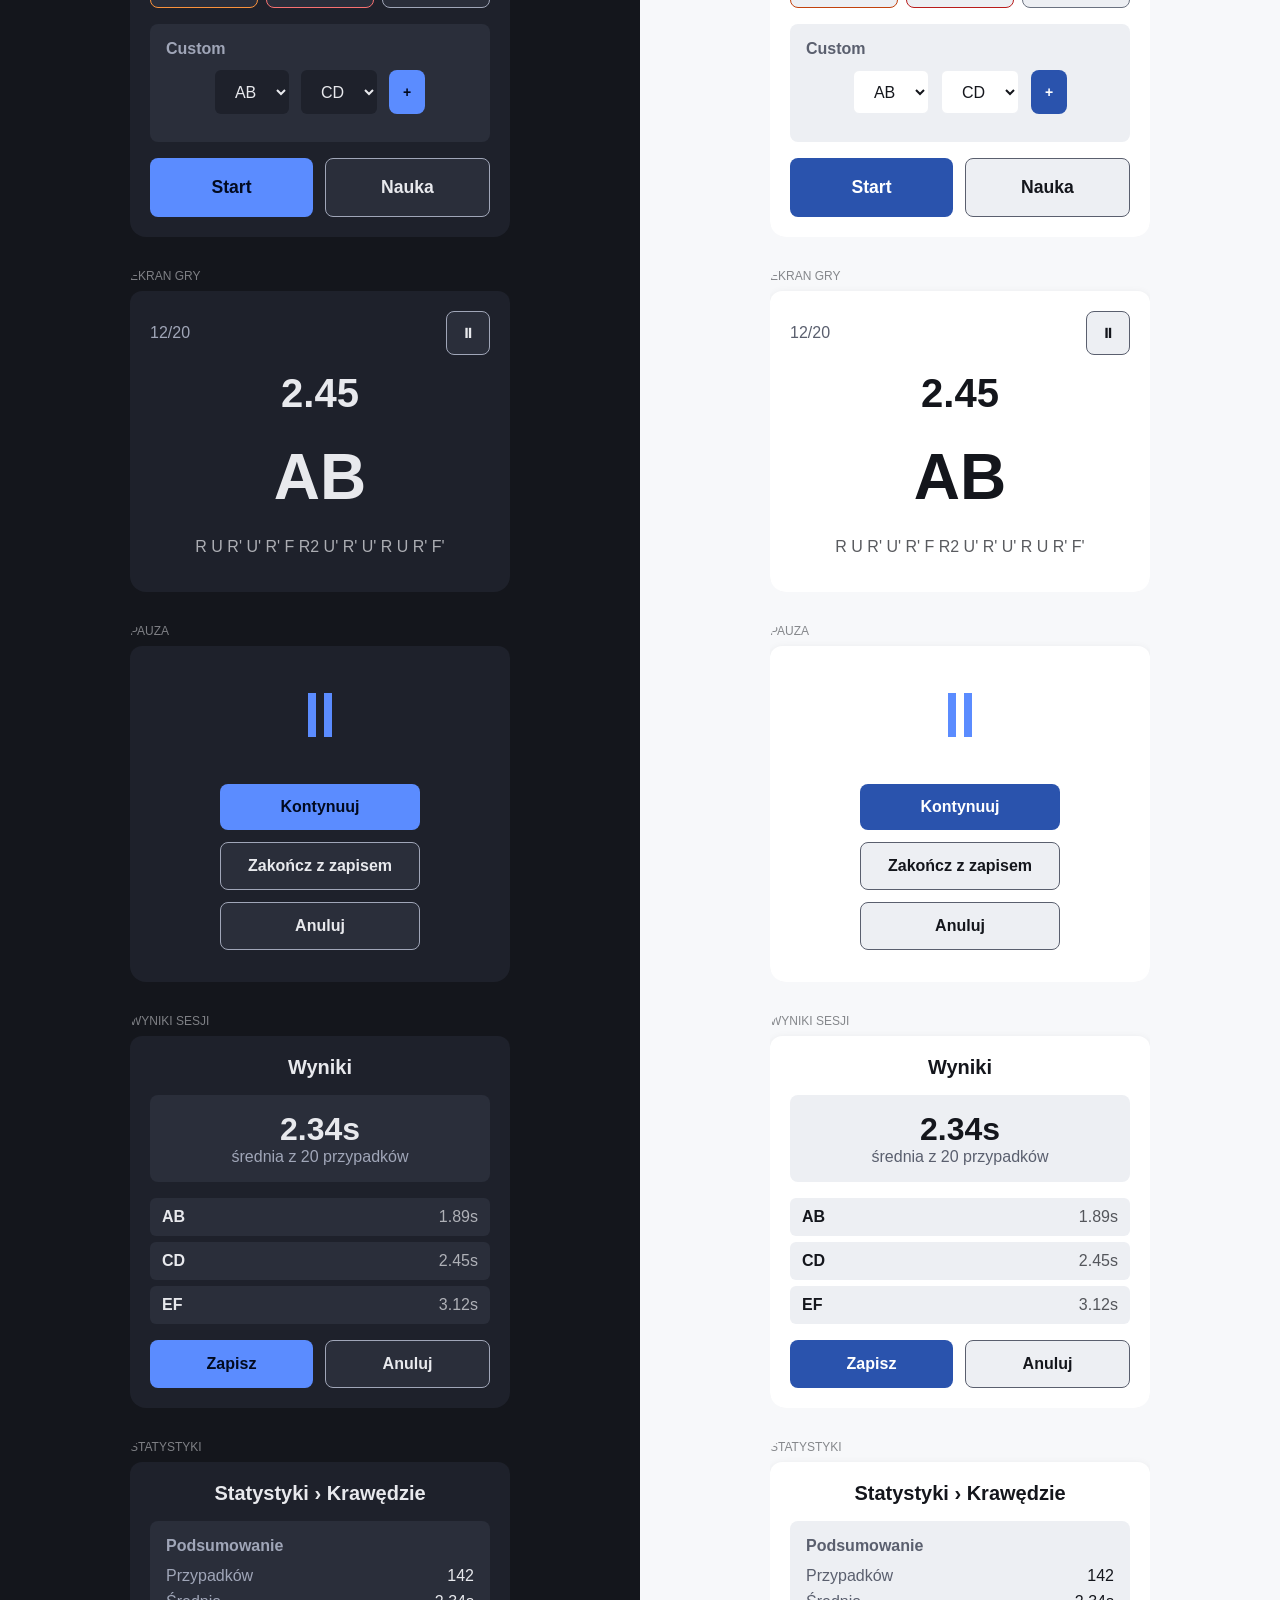
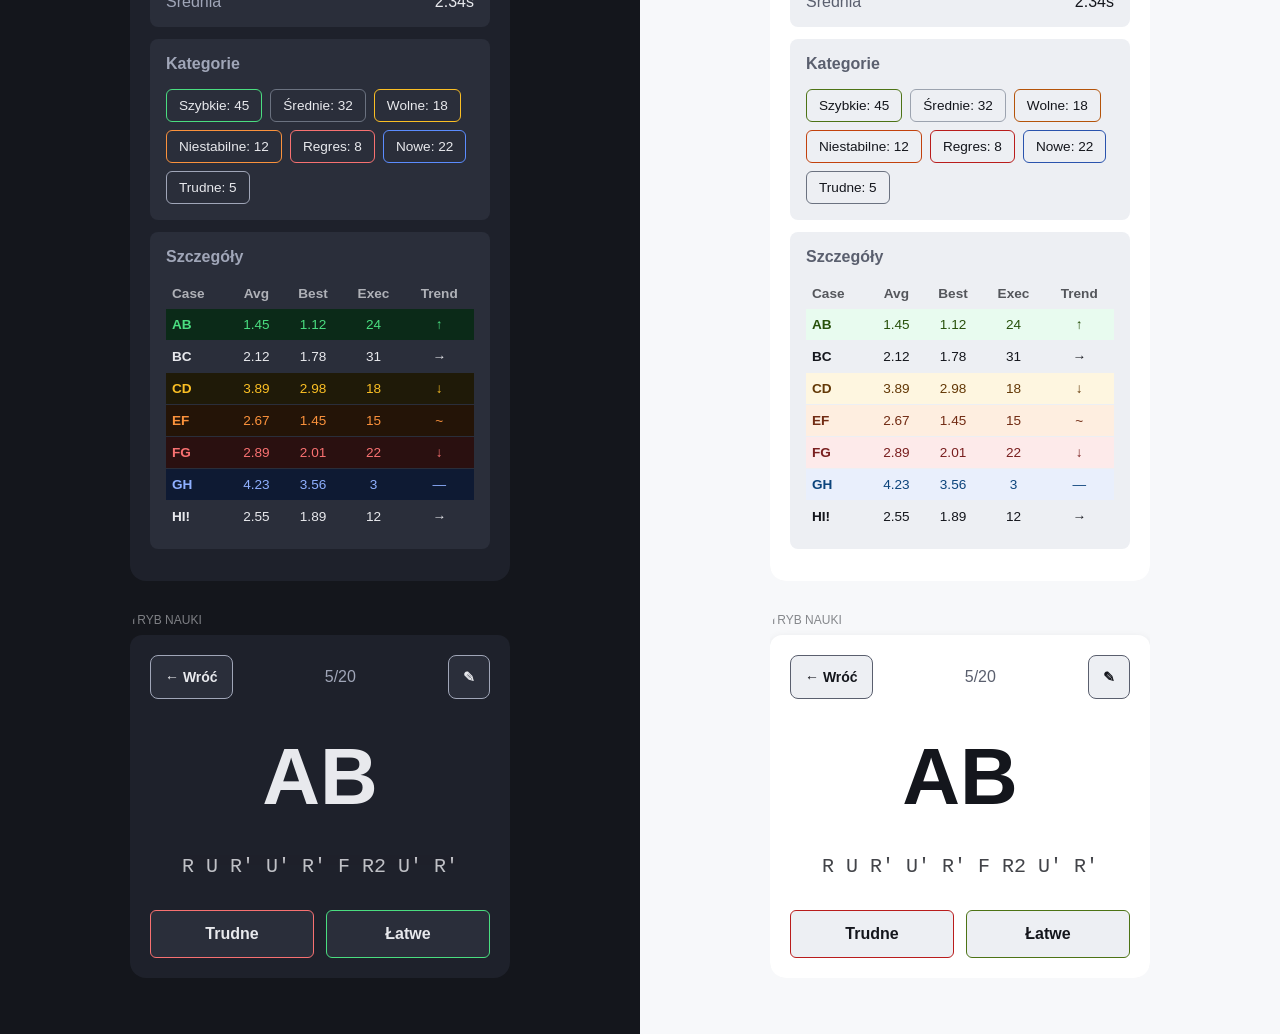
==== commit 8c96a17b: "Rename flashcard buttons from Znam/Nie znam to Łatwe/Trudne Button labels now match badge names - cl" ====
--- a/color-samples.html
+++ b/color-samples.html
@@ -1054,8 +1054,8 @@
           <div class="flashcard-case">AB</div>
           <div class="flashcard-alg">R U R' U' R' F R2 U' R'</div>
           <div class="flashcard-buttons">
-            <button class="btn btn-weak">Nie znam</button>
-            <button class="btn btn-maintain">Znam</button>
+            <button class="btn btn-weak">Trudne</button>
+            <button class="btn btn-maintain">Łatwe</button>
           </div>
         </div>
       </div>
@@ -1377,8 +1377,8 @@
           <div class="flashcard-case">AB</div>
           <div class="flashcard-alg">R U R' U' R' F R2 U' R'</div>
           <div class="flashcard-buttons">
-            <button class="btn btn-weak">Nie znam</button>
-            <button class="btn btn-maintain">Znam</button>
+            <button class="btn btn-weak">Trudne</button>
+            <button class="btn btn-maintain">Łatwe</button>
           </div>
         </div>
       </div>
